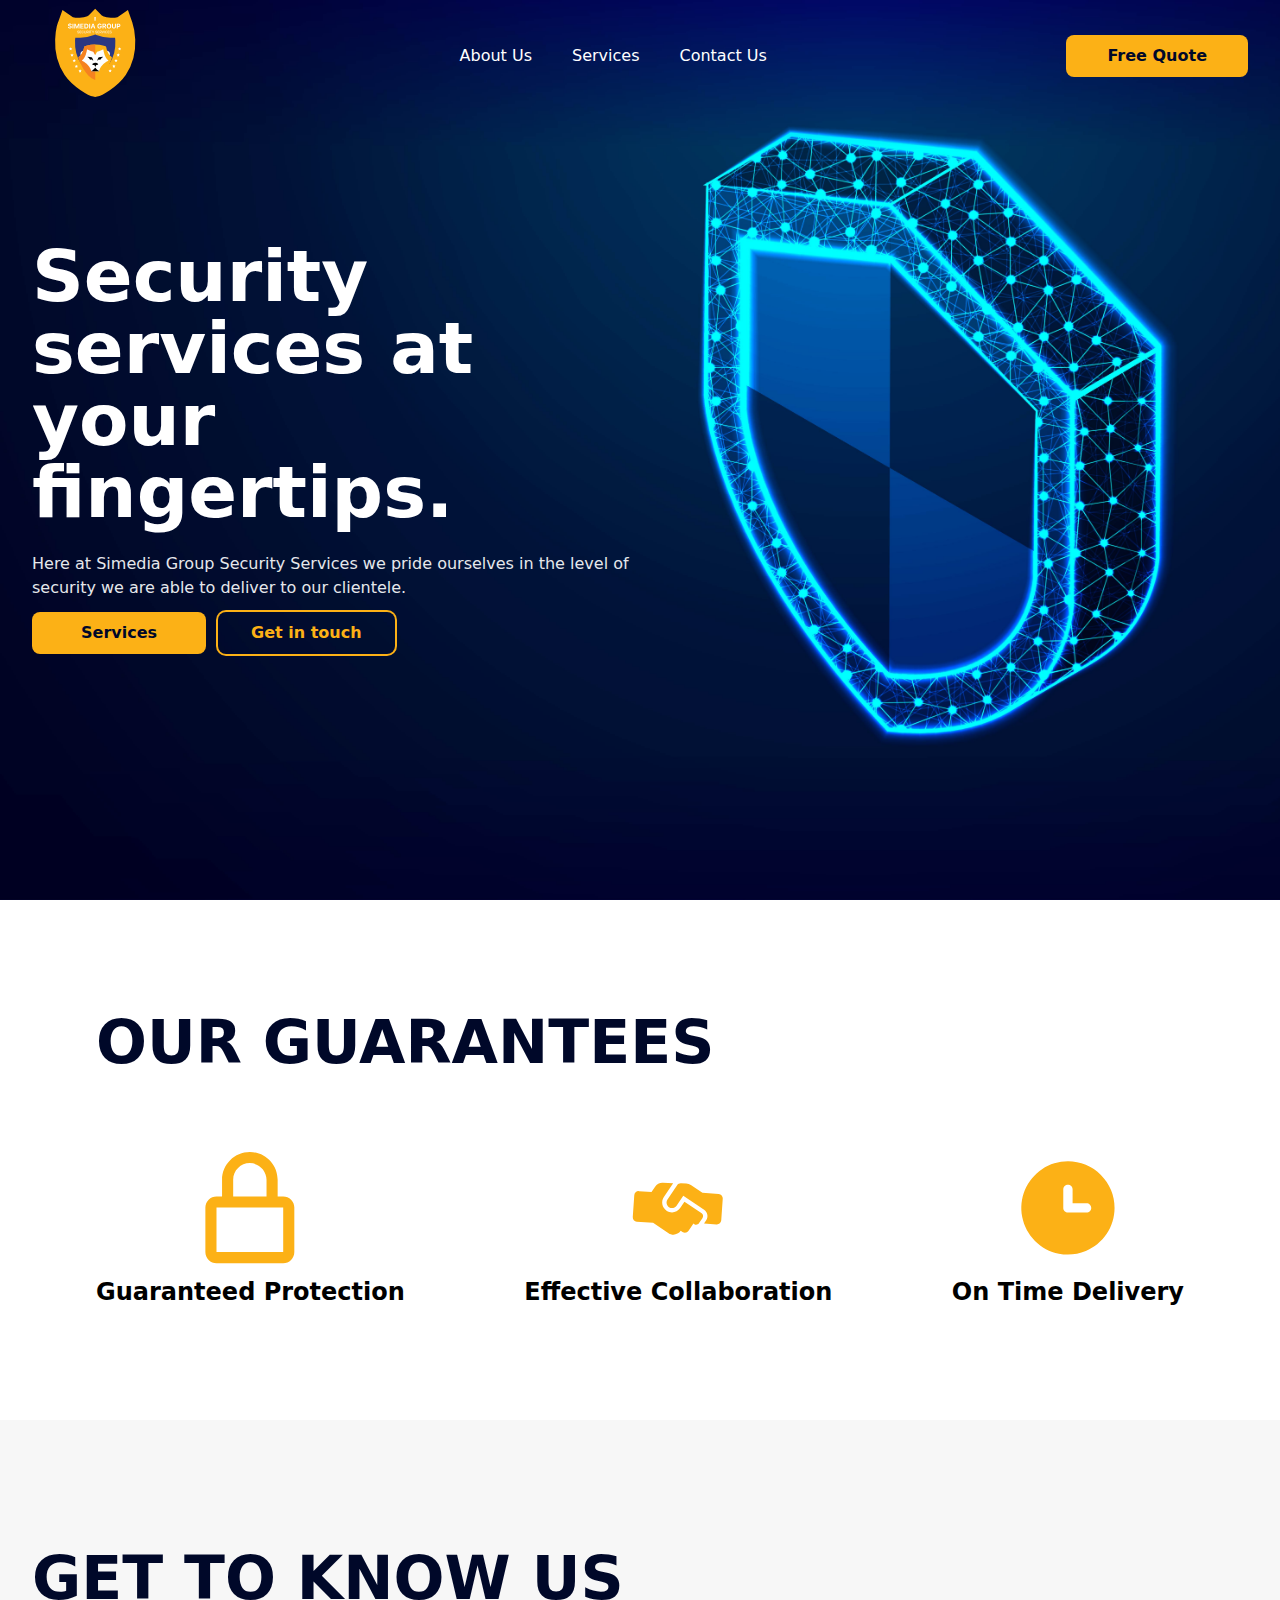
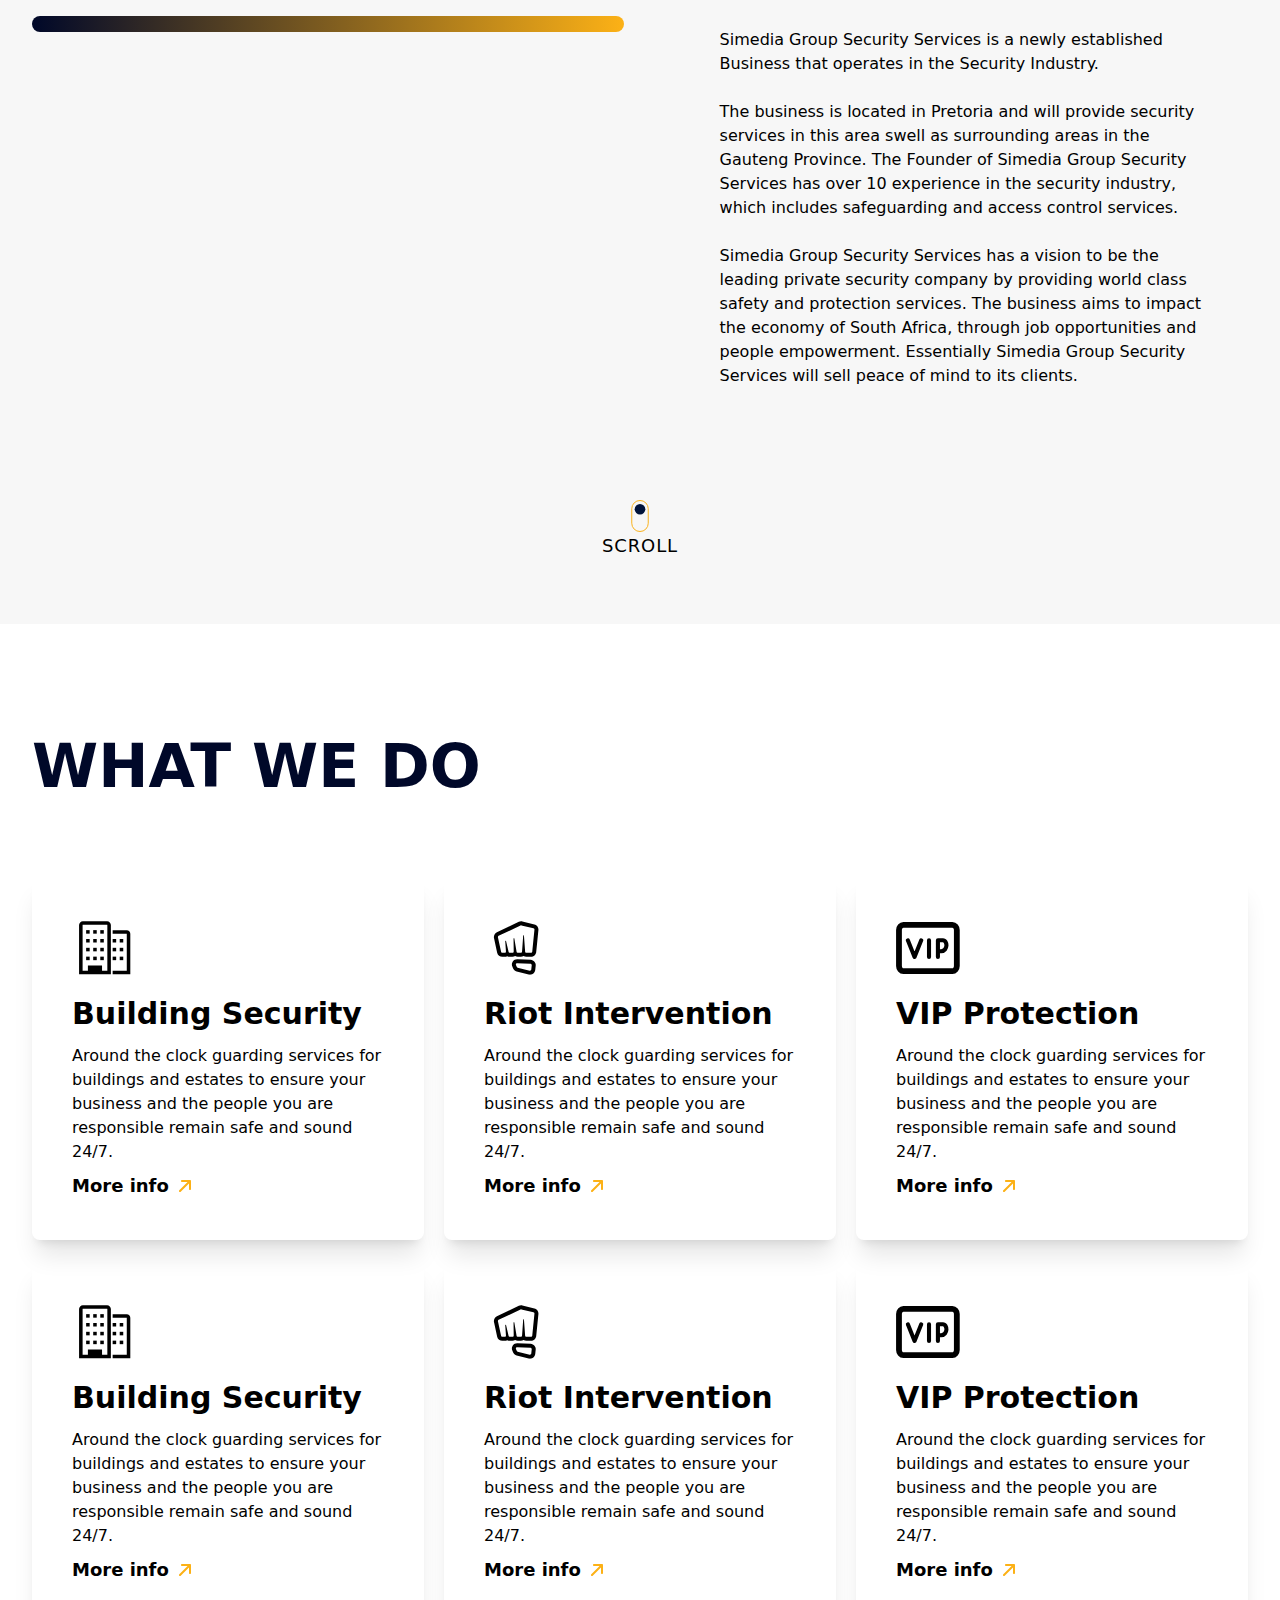
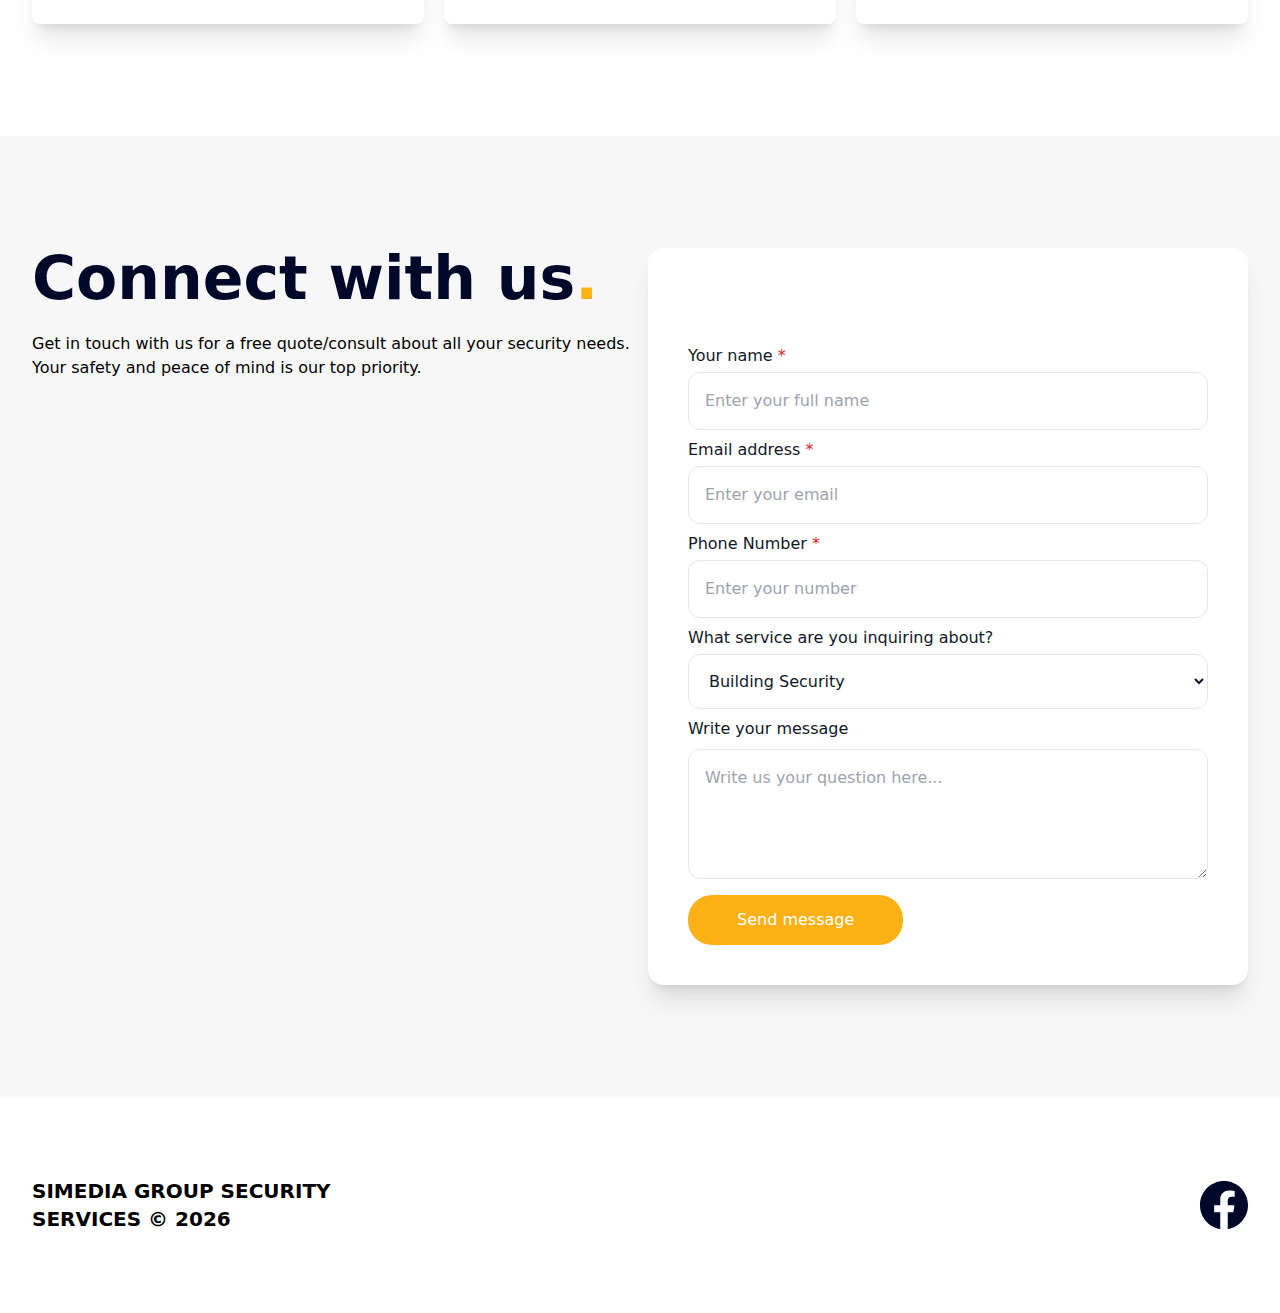
==== public/index.html @ 1095428b "added links" ====
<!DOCTYPE html>
<html lang="en">
  <head>
    <meta charset="UTF-8" />
    <meta http-equiv="X-UA-Compatible" content="IE=edge" />
    <meta name="viewport" content="width=device-width, initial-scale=1.0" />
    <link rel="stylesheet" href="output.css" />
    <link rel="icon" href="images/logo.svg" />
    <title>Bringing you peace of mind | Simedia Security Services</title>
  </head>
  <body>
    <div
      class="h-auto lg:h-screen bg-blue md:bg-[url(images/hero-bg.jpg)] md:bg-cover"
    >
      <header>
        <!-- lg+ -->
        <div class="relative bg-transparent max-w-7xl mx-auto">
          <div class="absolute inset-0"></div>

          <div class="absolute inset-0"></div>

          <div class="relative py-2 px-4 mx-auto sm:px-6 lg:px-8">
            <nav class="flex items-center justify-between h-16 lg:h-24">
              <div class="flex-shrink-0">
                <a href="index.html" title="" class="flex">
                  <img
                    class="w-auto h-16 lg:h-14 xl:h-24"
                    src="images/logo.svg"
                    alt="Simedia Group Security Services"
                  />
                </a>
              </div>

              <button
                type="button"
                id="menu-btn"
                class="inline-flex p-2 transition-all duration-200 rounded-2xl lg:hidden text-white"
              >
                <svg
                  class="w-7 h-7"
                  xmlns="http://www.w3.org/2000/svg"
                  fill="none"
                  viewBox="0 0 24 24"
                  stroke="currentColor"
                >
                  <path
                    stroke-linecap="round"
                    stroke-linejoin="round"
                    stroke-width="2"
                    d="M4 6h16M4 12h16m-7 6h7"
                  />
                </svg>
              </button>

              <div class="hidden lg:flex lg:items-center lg:space-x-10">
                <a
                  href="about.html"
                  title="Learn more about Simdia Group Security Services"
                  class="text-base font-medium text-white hover:-translate-y-1 focus:-translate-y-1 transition-all duration-200"
                >
                  About Us
                </a>

                <a
                  href="services.html"
                  title="What services do we offer at Simedia Group Security Services?"
                  class="text-base font-medium text-white hover:-translate-y-1 focus:-translate-y-1 transition-all duration-200"
                >
                  Services
                </a>

                <a
                  href="contact.html"
                  title="Fill out our contact form or find our information to phone or email us"
                  class="text-base font-medium text-white hover:-translate-y-1 focus:-translate-y-1 transition-all duration-200"
                >
                  Contact Us
                </a>
              </div>

              <a
                href="contact.html#form"
                title="Get a free quote about one of our security services"
                class="items-center justify-center hidden px-10 py-2 text-base font-semibold bg-yellow text-blue transition-all duration-200 border border-transparent rounded-lg lg:inline-flex hover:opacity-80 focus:opacity-80"
                role="button"
              >
                Free Quote
              </a>
            </nav>
          </div>
        </div>

        <!-- xs to lg -->
        <nav
          id="phone-menu"
          class="hidden flex-col justify-between w-full min-h-50 px-10 py-10 sm:px-6 bg-yellow"
        >
          <div class="flex flex-col flex-grow h-full items-center">
            <nav class="flex flex-col flex-1 space-y-2 items-center">
              <a
                href="about.html"
                title="Learn more about Simdia Group Security Services"
                class="flex py-2 font-medium text-black transition-all duration-200 hover:-translate-y-1 focus:-translate-y-1"
              >
                About Us
              </a>

              <a
                href="services.html"
                title="What services do we offer at Simedia Group Security Services?"
                class="flex py-2 font-medium text-black transition-all duration-200 hover:-translate-y-1 focus:-translate-y-1"
              >
                Services
              </a>

              <a
                href="contact.html"
                title="Fill out our contact form or find our information to phone or email us"
                class="flex py-2 font-medium text-black transition-all duration-200 hover:-translate-y-1 focus:-translate-y-1"
              >
                Contact Us
              </a>
            </nav>

            <div class="flex flex-col mt-6">
              <a
                href="contact.html#form"
                title="Get a free quote about one of our security services"
                class="inline-flex items-center justify-center w-auto px-10 py-2 mt-auto text-base font-semibold bg-blue text-yellow transition-all duration-200 border border-transparent rounded-lg hover:opacity-80 focus:opacity-80"
                role="button"
              >
                Free Quote
              </a>
            </div>
          </div>
        </nav>
      </header>

      <!-- HERO SECTION -->

      <section class="pt-28 pb-28 sm:py-32 lg:pt-32 xl:pt-46 2xl:pt-56">
        <div class="px-4 mx-auto sm:px-6 lg:px-8 max-w-7xl 2xl:max-w-8xl">
          <div class="md:w-1/2 text-center md:text-left">
            <h1
              class="text-white text-5xl md:text-6xl lg:text-6xl xl:text-7xl font-bold"
            >
              Security services at your fingertips.
            </h1>
            <p class="text-base text-gray-200 pt-6">
              Here at Simedia Group Security Services we pride ourselves in the
              level of security we are able to deliver to our clientele.
            </p>
          </div>
          <div class="pt-3 flex flex-col md:flex-row gap-3 text-center">
            <a
              href="services.html"
              class="items-center justify-center px-12 py-2 text-base font-semibold bg-yellow text-blue transition-all duration-200 border border-transparent rounded-lg lg:inline-flex hover:opacity-80 focus:opacity-80"
              role="button"
              >Services</a
            >
            <a
              href="contact.html"
              class="items-center justify-center px-8 py-2 text-base font-semibold ring-2 ring-yellow text-yellow transition-all duration-200 border border-transparent rounded-lg lg:inline-flex hover:opacity-80 focus:opacity-80"
              role="button"
              >Get in touch</a
            >
          </div>
        </div>
      </section>
    </div>

    <!-- GUARANTEE SECTION -->

    <section class="py-16 md:py-20 lg:py-28 bg-white">
      <div class="px-4 mx-auto sm:px-6 lg:px-8 max-w-6xl">
        <h2
          class="text-3xl md:text-4xl lg:text-5xl xl:text-6xl font-bold text-center md:text-left text-blue uppercase"
        >
          Our guarantees
        </h2>
        <div
          class="flex flex-col md:flex-row items-center justify-between gap-y-10 pt-20"
        >
          <div class="flex flex-col items-center">
            <img src="images/guaranteed-protection.svg" class="w-28 h-28" />
            <h4 class="text-2xl capitalize font-semibold pt-3">
              guaranteed protection
            </h4>
          </div>
          <div class="flex flex-col items-center">
            <img src="images/effective-collaboration.svg" class="w-28 h-28" />
            <h4 class="text-2xl capitalize font-semibold pt-3">
              effective collaboration
            </h4>
          </div>
          <div class="flex flex-col items-center">
            <img src="images/on-time-delivery.svg" class="w-28 h-28" />
            <h4 class="text-2xl capitalize font-semibold pt-3">
              on time delivery
            </h4>
          </div>
        </div>
      </div>
    </section>

    <!-- ABOUT US -->

    <section
      class="pt-16 pb-10 md:pt-20 md:pb-12 lg:pt-32 lg:pb-16 bg-[#F7F7F7]"
    >
      <div class="px-4 mx-auto sm:px-6 lg:px-8 max-w-7xl">
        <div class="flex flex-col md:flex-row justify-between align-top gap-14">
          <div class="whitespace-nowrap">
            <h2
              class="text-3xl md:text-4xl lg:text-5xl xl:text-6xl font-bold text-center md:text-left text-blue uppercase"
            >
              get to know us
            </h2>
            <div
              class="py-2 w-9/12 mx-auto md:w-full bg-gradient-to-r from-blue to-yellow rounded-xl mt-2"
            ></div>
          </div>
          <p
            class="text-base md:pt-20 md:px-10 md:w-1/2 text-center md:text-left"
          >
            Simedia Group Security Services is a newly established Business that
            operates in the Security Industry.
            <br /><br />
            The business is located in Pretoria and will provide security
            services in this area swell as surrounding areas in the Gauteng
            Province. The Founder of Simedia Group Security Services has over 10
            experience in the security industry, which includes safeguarding and
            access control services.
            <br /><br />
            Simedia Group Security Services has a vision to be the leading
            private security company by providing world class safety and
            protection services. The business aims to impact the economy of
            South Africa, through job opportunities and people empowerment.
            Essentially Simedia Group Security Services will sell peace of mind
            to its clients.
          </p>
        </div>
        <div class="flex flex-col items-center pt-10 md:pt-14 lg:pt-28">
          <a href="index.html#what-we-do"
            ><img role="button" src="images/scroll-icon.svg" class="w-8 h-8"
          /></a>
          <h6 class="uppercase font-medium tracking-wider text-lg">SCROLL</h6>
        </div>
      </div>
    </section>

    <!-- WHAT WE DO SECTION -->

    <section class="py-16 md:py-20 lg:py-28 bg-white">
      <div class="px-4 mx-auto sm:px-6 lg:px-8 max-w-7xl">
        <h2
          id="what-we-do"
          class="text-3xl md:text-4xl lg:text-5xl xl:text-6xl font-bold text-center md:text-left text-blue uppercase"
        >
          what we do
        </h2>

        <div
          class="grid grid-cols-1 grid-rows-1 md:grid-rows-2 md:grid-cols-3 gap-5 pt-20"
        >
          <div class="rounded-lg shadow-xl p-10">
            <img src="images/building-security.svg" class="w-16 h-16" />
            <h5 class="font-semibold text-xl md:text-2xl lg:text-3xl pt-4">
              Building Security
            </h5>
            <p class="text-base pt-3">
              Around the clock guarding services for buildings and estates to
              ensure your business and the people you are responsible remain
              safe and sound 24/7.
            </p>
            <a href="#" class="inline-block font-semibold text-lg">
              <div class="flex gap-1 items-center pt-2 group">
                <p>More info</p>
                <img
                  src="images/diagonal arrow.svg"
                  class="w-6 h-6 group-hover:animate-bounce"
                />
              </div>
            </a>
          </div>

          <div class="rounded-lg shadow-xl p-10">
            <img src="images/riot-intervention.svg" class="w-16 h-16" />
            <h5 class="font-semibold text-xl md:text-2xl lg:text-3xl pt-4">
              Riot Intervention
            </h5>
            <p class="text-base pt-3">
              Around the clock guarding services for buildings and estates to
              ensure your business and the people you are responsible remain
              safe and sound 24/7.
            </p>
            <a href="#" class="inline-block font-semibold text-lg">
              <div class="flex gap-1 items-center pt-2 group">
                <p>More info</p>
                <img
                  src="images/diagonal arrow.svg"
                  class="w-6 h-6 group-hover:animate-bounce"
                />
              </div>
            </a>
          </div>

          <div class="rounded-lg shadow-xl p-10">
            <img src="images/vip.svg" class="w-16 h-16" />
            <h5 class="font-semibold text-xl md:text-2xl lg:text-3xl pt-4">
              VIP Protection
            </h5>
            <p class="text-base pt-3">
              Around the clock guarding services for buildings and estates to
              ensure your business and the people you are responsible remain
              safe and sound 24/7.
            </p>
            <a href="#" class="inline-block font-semibold text-lg">
              <div class="flex gap-1 items-center pt-2 group">
                <p>More info</p>
                <img
                  src="images/diagonal arrow.svg"
                  class="w-6 h-6 group-hover:animate-bounce"
                />
              </div>
            </a>
          </div>
          <div class="rounded-lg shadow-xl p-10">
            <img src="images/building-security.svg" class="w-16 h-16" />
            <h5 class="font-semibold text-xl md:text-2xl lg:text-3xl pt-4">
              Building Security
            </h5>
            <p class="text-base pt-3">
              Around the clock guarding services for buildings and estates to
              ensure your business and the people you are responsible remain
              safe and sound 24/7.
            </p>
            <a href="#" class="inline-block font-semibold text-lg">
              <div class="flex gap-1 items-center pt-2 group">
                <p>More info</p>
                <img
                  src="images/diagonal arrow.svg"
                  class="w-6 h-6 group-hover:animate-bounce"
                />
              </div>
            </a>
          </div>

          <div class="rounded-lg shadow-xl p-10">
            <img src="images/riot-intervention.svg" class="w-16 h-16" />
            <h5 class="font-semibold text-xl md:text-2xl lg:text-3xl pt-4">
              Riot Intervention
            </h5>
            <p class="text-base pt-3">
              Around the clock guarding services for buildings and estates to
              ensure your business and the people you are responsible remain
              safe and sound 24/7.
            </p>
            <a href="#" class="inline-block font-semibold text-lg">
              <div class="flex gap-1 items-center pt-2 group">
                <p>More info</p>
                <img
                  src="images/diagonal arrow.svg"
                  class="w-6 h-6 group-hover:animate-bounce"
                />
              </div>
            </a>
          </div>

          <div class="rounded-lg shadow-xl p-10">
            <img src="images/vip.svg" class="w-16 h-16" />
            <h5 class="font-semibold text-xl md:text-2xl lg:text-3xl pt-4">
              VIP Protection
            </h5>
            <p class="text-base pt-3">
              Around the clock guarding services for buildings and estates to
              ensure your business and the people you are responsible remain
              safe and sound 24/7.
            </p>
            <a href="#" class="inline-block font-semibold text-lg">
              <div class="flex gap-1 items-center pt-2 group">
                <p>More info</p>
                <img
                  src="images/diagonal arrow.svg"
                  class="w-6 h-6 group-hover:animate-bounce"
                />
              </div>
            </a>
          </div>
        </div>
      </div>
    </section>

    <!-- CONTACT SECTION -->

    <section class="py-16 md:py-20 lg:py-28 bg-[#F7F7F7]">
      <div class="px-4 mx-auto sm:px-6 lg:px-8 max-w-7xl">
        <div class="md:grid md:grid-cols-2 md:grid-rows-1 md:items-top gap-4">
          <div class="pb-12 md:pb-0 text-center md:text-left">
            <h2
              class="text-3xl md:text-4xl lg:text-5xl xl:text-6xl font-bold text-center md:text-left text-blue"
            >
              Connect with us<span class="text-yellow">.</span>
            </h2>
            <p class="pt-6">
              Get in touch with us for a free quote/consult about all your
              security needs. Your safety and peace of mind is our top priority.
            </p>
          </div>
          <div class="bg-white shadow-xl rounded-2xl" id="form">
            <div class="p-6 sm:p-10">
              <form
                action="https://formsubmit.co/support@ycg.co.za"
                method="POST"
                enctype="multipart/form-data"
                class="mt-14"
                class="space-y-6"
              >
                <div class="mt-2">
                  <label
                    for="fullName"
                    class="text-base font-medium text-gray-900"
                  >
                    Your name <span class="text-red-600">*</span>
                  </label>
                  <div class="mt-1">
                    <input
                      type="text"
                      name="fullName"
                      id="fullName"
                      placeholder="Enter your full name"
                      required
                      class="block w-full px-4 py-4 text-base text-gray-900 bg-white border border-gray-200 rounded-xl focus:outline-none focus:border-yellow focus:ring-1 focus:ring-yellow"
                    />
                  </div>
                </div>

                <div class="mt-2">
                  <label
                    for="email"
                    class="text-base font-medium text-gray-900"
                  >
                    Email address <span class="text-red-600">*</span>
                  </label>
                  <div class="mt-1">
                    <input
                      type="email"
                      name="email"
                      id="email"
                      placeholder="Enter your email"
                      required
                      class="block w-full px-4 py-4 text-base text-gray-900 bg-white border border-gray-200 rounded-xl focus:outline-none focus:border-yellow focus:ring-1 focus:ring-yellow"
                    />
                  </div>
                </div>

                <div class="mt-2">
                  <label
                    for="number"
                    class="text-base font-medium text-gray-900"
                  >
                    Phone Number <span class="text-red-600">*</span>
                  </label>
                  <div class="mt-1">
                    <input
                      type="number"
                      name="number"
                      id="number"
                      placeholder="Enter your number"
                      required
                      class="block w-full px-4 py-4 text-base text-gray-900 bg-white border border-gray-200 rounded-xl focus:outline-none focus:border-yellow focus:ring-1 focus:ring-yellow"
                    />
                  </div>
                </div>

                <div class="mt-2">
                  <label
                    for="services"
                    class="text-base font-medium text-gray-900"
                  >
                    What service are you inquiring about?
                  </label>
                  <div class="mt-1">
                    <select
                      name="services"
                      id="services"
                      placeholder="Custom IT Solutions"
                      class="block w-full px-4 py-4 text-base text-gray-900 bg-white border border-gray-200 resize-y rounded-xl focus:outline-none focus:border-yellow focus:ring-1 focus:ring-yellow"
                    >
                      <option value="building-security">
                        Building Security
                      </option>
                      <option value="riot-intervention">
                        Riot Intervention
                      </option>
                      <option value="vip-protection">VIP Protection</option>
                      <option value="cctv-installation">
                        CCTV Installation
                      </option>
                      <option value="armed-response">Armed Response</option>
                      <option value="access-control">Access Control</option>
                    </select>
                  </div>
                </div>

                <div class="mt-2">
                  <label
                    for="message"
                    class="text-base font-medium text-gray-900 mt-1"
                  >
                    Write your message
                  </label>
                  <div class="mt-2">
                    <textarea
                      name="message"
                      id="message"
                      placeholder="Write us your question here..."
                      rows="4"
                      class="block w-full px-4 py-4 text-base text-gray-900 bg-white border border-gray-200 resize-y rounded-xl focus:outline-none focus:border-yellow focus:ring-1 focus:ring-yellow"
                    ></textarea>
                  </div>
                </div>

                <button
                  type="submit"
                  class="inline-flex mt-4 items-center justify-center px-12 py-3 text-base font-medium text-white transition-all duration-200 bg-yellow border border-transparent rounded-3xl hover:bg-blue focus:outline-none focus:ring-2 focus:ring-offset-2 focus:ring-blue"
                >
                  Send message
                </button>
              </form>
            </div>
          </div>
        </div>
      </div>
    </section>

    <!-- FOOTER -->

    <footer class="py-12 md:py-20 bg-white">
      <div class="px-4 mx-auto sm:px-6 lg:px-8 max-w-7xl">
        <div class="flex items-center justify-between">
          <h4 class="uppercase font-semibold text-md lg:text-xl">
            simedia group security <br />
            services © <span id="year">2023</span>
          </h4>
          <a href="#"
            ><svg
              width="40"
              height="40"
              viewBox="0 0 40 40"
              fill="currentColor"
              class="h-8 w-8 md:w-12 md:h-12 text-blue hover:text-yellow focus:text-yellow transition-all"
              xmlns="http://www.w3.org/2000/svg"
            >
              <path
                d="M40 20.1239C40 9.0067 31.0413 0 20 0C8.95125 0 0 9.0067 0 20.1239C0 30.1657 7.31125 38.492 16.875 40V25.9422H11.7963V20.1251H16.875V15.6891C16.875 10.6468 19.8563 7.86215 24.4263 7.86215C26.615 7.86215 28.9062 8.25457 28.9062 8.25457V13.2063H26.38C23.9 13.2063 23.125 14.7596 23.125 16.3507V20.1239H28.6713L27.78 25.9409H23.125V39.9987C32.6812 38.4907 40 30.1645 40 20.1226V20.1239Z"
              /></svg
          ></a>
        </div>
      </div>
    </footer>
  </body>
  <script src="script.js"></script>
</html>
---- public/output.css ----
/*
! tailwindcss v3.2.4 | MIT License | https://tailwindcss.com
*/

/*
1. Prevent padding and border from affecting element width. (https://github.com/mozdevs/cssremedy/issues/4)
2. Allow adding a border to an element by just adding a border-width. (https://github.com/tailwindcss/tailwindcss/pull/116)
*/

*,
::before,
::after {
  box-sizing: border-box;
  /* 1 */
  border-width: 0;
  /* 2 */
  border-style: solid;
  /* 2 */
  border-color: #e5e7eb;
  /* 2 */
}

::before,
::after {
  --tw-content: '';
}

/*
1. Use a consistent sensible line-height in all browsers.
2. Prevent adjustments of font size after orientation changes in iOS.
3. Use a more readable tab size.
4. Use the user's configured `sans` font-family by default.
5. Use the user's configured `sans` font-feature-settings by default.
*/

html {
  line-height: 1.5;
  /* 1 */
  -webkit-text-size-adjust: 100%;
  /* 2 */
  -moz-tab-size: 4;
  /* 3 */
  -o-tab-size: 4;
     tab-size: 4;
  /* 3 */
  font-family: ui-sans-serif, system-ui, -apple-system, BlinkMacSystemFont, "Segoe UI", Roboto, "Helvetica Neue", Arial, "Noto Sans", sans-serif, "Apple Color Emoji", "Segoe UI Emoji", "Segoe UI Symbol", "Noto Color Emoji";
  /* 4 */
  font-feature-settings: normal;
  /* 5 */
}

/*
1. Remove the margin in all browsers.
2. Inherit line-height from `html` so users can set them as a class directly on the `html` element.
*/

body {
  margin: 0;
  /* 1 */
  line-height: inherit;
  /* 2 */
}

/*
1. Add the correct height in Firefox.
2. Correct the inheritance of border color in Firefox. (https://bugzilla.mozilla.org/show_bug.cgi?id=190655)
3. Ensure horizontal rules are visible by default.
*/

hr {
  height: 0;
  /* 1 */
  color: inherit;
  /* 2 */
  border-top-width: 1px;
  /* 3 */
}

/*
Add the correct text decoration in Chrome, Edge, and Safari.
*/

abbr:where([title]) {
  -webkit-text-decoration: underline dotted;
          text-decoration: underline dotted;
}

/*
Remove the default font size and weight for headings.
*/

h1,
h2,
h3,
h4,
h5,
h6 {
  font-size: inherit;
  font-weight: inherit;
}

/*
Reset links to optimize for opt-in styling instead of opt-out.
*/

a {
  color: inherit;
  text-decoration: inherit;
}

/*
Add the correct font weight in Edge and Safari.
*/

b,
strong {
  font-weight: bolder;
}

/*
1. Use the user's configured `mono` font family by default.
2. Correct the odd `em` font sizing in all browsers.
*/

code,
kbd,
samp,
pre {
  font-family: ui-monospace, SFMono-Regular, Menlo, Monaco, Consolas, "Liberation Mono", "Courier New", monospace;
  /* 1 */
  font-size: 1em;
  /* 2 */
}

/*
Add the correct font size in all browsers.
*/

small {
  font-size: 80%;
}

/*
Prevent `sub` and `sup` elements from affecting the line height in all browsers.
*/

sub,
sup {
  font-size: 75%;
  line-height: 0;
  position: relative;
  vertical-align: baseline;
}

sub {
  bottom: -0.25em;
}

sup {
  top: -0.5em;
}

/*
1. Remove text indentation from table contents in Chrome and Safari. (https://bugs.chromium.org/p/chromium/issues/detail?id=999088, https://bugs.webkit.org/show_bug.cgi?id=201297)
2. Correct table border color inheritance in all Chrome and Safari. (https://bugs.chromium.org/p/chromium/issues/detail?id=935729, https://bugs.webkit.org/show_bug.cgi?id=195016)
3. Remove gaps between table borders by default.
*/

table {
  text-indent: 0;
  /* 1 */
  border-color: inherit;
  /* 2 */
  border-collapse: collapse;
  /* 3 */
}

/*
1. Change the font styles in all browsers.
2. Remove the margin in Firefox and Safari.
3. Remove default padding in all browsers.
*/

button,
input,
optgroup,
select,
textarea {
  font-family: inherit;
  /* 1 */
  font-size: 100%;
  /* 1 */
  font-weight: inherit;
  /* 1 */
  line-height: inherit;
  /* 1 */
  color: inherit;
  /* 1 */
  margin: 0;
  /* 2 */
  padding: 0;
  /* 3 */
}

/*
Remove the inheritance of text transform in Edge and Firefox.
*/

button,
select {
  text-transform: none;
}

/*
1. Correct the inability to style clickable types in iOS and Safari.
2. Remove default button styles.
*/

button,
[type='button'],
[type='reset'],
[type='submit'] {
  -webkit-appearance: button;
  /* 1 */
  background-color: transparent;
  /* 2 */
  background-image: none;
  /* 2 */
}

/*
Use the modern Firefox focus style for all focusable elements.
*/

:-moz-focusring {
  outline: auto;
}

/*
Remove the additional `:invalid` styles in Firefox. (https://github.com/mozilla/gecko-dev/blob/2f9eacd9d3d995c937b4251a5557d95d494c9be1/layout/style/res/forms.css#L728-L737)
*/

:-moz-ui-invalid {
  box-shadow: none;
}

/*
Add the correct vertical alignment in Chrome and Firefox.
*/

progress {
  vertical-align: baseline;
}

/*
Correct the cursor style of increment and decrement buttons in Safari.
*/

::-webkit-inner-spin-button,
::-webkit-outer-spin-button {
  height: auto;
}

/*
1. Correct the odd appearance in Chrome and Safari.
2. Correct the outline style in Safari.
*/

[type='search'] {
  -webkit-appearance: textfield;
  /* 1 */
  outline-offset: -2px;
  /* 2 */
}

/*
Remove the inner padding in Chrome and Safari on macOS.
*/

::-webkit-search-decoration {
  -webkit-appearance: none;
}

/*
1. Correct the inability to style clickable types in iOS and Safari.
2. Change font properties to `inherit` in Safari.
*/

::-webkit-file-upload-button {
  -webkit-appearance: button;
  /* 1 */
  font: inherit;
  /* 2 */
}

/*
Add the correct display in Chrome and Safari.
*/

summary {
  display: list-item;
}

/*
Removes the default spacing and border for appropriate elements.
*/

blockquote,
dl,
dd,
h1,
h2,
h3,
h4,
h5,
h6,
hr,
figure,
p,
pre {
  margin: 0;
}

fieldset {
  margin: 0;
  padding: 0;
}

legend {
  padding: 0;
}

ol,
ul,
menu {
  list-style: none;
  margin: 0;
  padding: 0;
}

/*
Prevent resizing textareas horizontally by default.
*/

textarea {
  resize: vertical;
}

/*
1. Reset the default placeholder opacity in Firefox. (https://github.com/tailwindlabs/tailwindcss/issues/3300)
2. Set the default placeholder color to the user's configured gray 400 color.
*/

input::-moz-placeholder, textarea::-moz-placeholder {
  opacity: 1;
  /* 1 */
  color: #9ca3af;
  /* 2 */
}

input::placeholder,
textarea::placeholder {
  opacity: 1;
  /* 1 */
  color: #9ca3af;
  /* 2 */
}

/*
Set the default cursor for buttons.
*/

button,
[role="button"] {
  cursor: pointer;
}

/*
Make sure disabled buttons don't get the pointer cursor.
*/

:disabled {
  cursor: default;
}

/*
1. Make replaced elements `display: block` by default. (https://github.com/mozdevs/cssremedy/issues/14)
2. Add `vertical-align: middle` to align replaced elements more sensibly by default. (https://github.com/jensimmons/cssremedy/issues/14#issuecomment-634934210)
   This can trigger a poorly considered lint error in some tools but is included by design.
*/

img,
svg,
video,
canvas,
audio,
iframe,
embed,
object {
  display: block;
  /* 1 */
  vertical-align: middle;
  /* 2 */
}

/*
Constrain images and videos to the parent width and preserve their intrinsic aspect ratio. (https://github.com/mozdevs/cssremedy/issues/14)
*/

img,
video {
  max-width: 100%;
  height: auto;
}

/* Make elements with the HTML hidden attribute stay hidden by default */

[hidden] {
  display: none;
}

*, ::before, ::after {
  --tw-border-spacing-x: 0;
  --tw-border-spacing-y: 0;
  --tw-translate-x: 0;
  --tw-translate-y: 0;
  --tw-rotate: 0;
  --tw-skew-x: 0;
  --tw-skew-y: 0;
  --tw-scale-x: 1;
  --tw-scale-y: 1;
  --tw-pan-x:  ;
  --tw-pan-y:  ;
  --tw-pinch-zoom:  ;
  --tw-scroll-snap-strictness: proximity;
  --tw-ordinal:  ;
  --tw-slashed-zero:  ;
  --tw-numeric-figure:  ;
  --tw-numeric-spacing:  ;
  --tw-numeric-fraction:  ;
  --tw-ring-inset:  ;
  --tw-ring-offset-width: 0px;
  --tw-ring-offset-color: #fff;
  --tw-ring-color: rgb(59 130 246 / 0.5);
  --tw-ring-offset-shadow: 0 0 #0000;
  --tw-ring-shadow: 0 0 #0000;
  --tw-shadow: 0 0 #0000;
  --tw-shadow-colored: 0 0 #0000;
  --tw-blur:  ;
  --tw-brightness:  ;
  --tw-contrast:  ;
  --tw-grayscale:  ;
  --tw-hue-rotate:  ;
  --tw-invert:  ;
  --tw-saturate:  ;
  --tw-sepia:  ;
  --tw-drop-shadow:  ;
  --tw-backdrop-blur:  ;
  --tw-backdrop-brightness:  ;
  --tw-backdrop-contrast:  ;
  --tw-backdrop-grayscale:  ;
  --tw-backdrop-hue-rotate:  ;
  --tw-backdrop-invert:  ;
  --tw-backdrop-opacity:  ;
  --tw-backdrop-saturate:  ;
  --tw-backdrop-sepia:  ;
}

::backdrop {
  --tw-border-spacing-x: 0;
  --tw-border-spacing-y: 0;
  --tw-translate-x: 0;
  --tw-translate-y: 0;
  --tw-rotate: 0;
  --tw-skew-x: 0;
  --tw-skew-y: 0;
  --tw-scale-x: 1;
  --tw-scale-y: 1;
  --tw-pan-x:  ;
  --tw-pan-y:  ;
  --tw-pinch-zoom:  ;
  --tw-scroll-snap-strictness: proximity;
  --tw-ordinal:  ;
  --tw-slashed-zero:  ;
  --tw-numeric-figure:  ;
  --tw-numeric-spacing:  ;
  --tw-numeric-fraction:  ;
  --tw-ring-inset:  ;
  --tw-ring-offset-width: 0px;
  --tw-ring-offset-color: #fff;
  --tw-ring-color: rgb(59 130 246 / 0.5);
  --tw-ring-offset-shadow: 0 0 #0000;
  --tw-ring-shadow: 0 0 #0000;
  --tw-shadow: 0 0 #0000;
  --tw-shadow-colored: 0 0 #0000;
  --tw-blur:  ;
  --tw-brightness:  ;
  --tw-contrast:  ;
  --tw-grayscale:  ;
  --tw-hue-rotate:  ;
  --tw-invert:  ;
  --tw-saturate:  ;
  --tw-sepia:  ;
  --tw-drop-shadow:  ;
  --tw-backdrop-blur:  ;
  --tw-backdrop-brightness:  ;
  --tw-backdrop-contrast:  ;
  --tw-backdrop-grayscale:  ;
  --tw-backdrop-hue-rotate:  ;
  --tw-backdrop-invert:  ;
  --tw-backdrop-opacity:  ;
  --tw-backdrop-saturate:  ;
  --tw-backdrop-sepia:  ;
}

.absolute {
  position: absolute;
}

.relative {
  position: relative;
}

.inset-0 {
  top: 0px;
  right: 0px;
  bottom: 0px;
  left: 0px;
}

.mx-auto {
  margin-left: auto;
  margin-right: auto;
}

.mt-6 {
  margin-top: 1.5rem;
}

.mt-auto {
  margin-top: auto;
}

.mt-2 {
  margin-top: 0.5rem;
}

.mt-14 {
  margin-top: 3.5rem;
}

.mt-1 {
  margin-top: 0.25rem;
}

.mt-4 {
  margin-top: 1rem;
}

.mt-12 {
  margin-top: 3rem;
}

.mt-5 {
  margin-top: 1.25rem;
}

.mb-5 {
  margin-bottom: 1.25rem;
}

.mt-3 {
  margin-top: 0.75rem;
}

.mb-4 {
  margin-bottom: 1rem;
}

.block {
  display: block;
}

.inline-block {
  display: inline-block;
}

.flex {
  display: flex;
}

.inline-flex {
  display: inline-flex;
}

.grid {
  display: grid;
}

.hidden {
  display: none;
}

.h-16 {
  height: 4rem;
}

.h-7 {
  height: 1.75rem;
}

.h-full {
  height: 100%;
}

.h-auto {
  height: auto;
}

.h-28 {
  height: 7rem;
}

.h-8 {
  height: 2rem;
}

.h-6 {
  height: 1.5rem;
}

.h-12 {
  height: 3rem;
}

.w-auto {
  width: auto;
}

.w-7 {
  width: 1.75rem;
}

.w-full {
  width: 100%;
}

.w-9\/12 {
  width: 75%;
}

.w-28 {
  width: 7rem;
}

.w-8 {
  width: 2rem;
}

.w-16 {
  width: 4rem;
}

.w-6 {
  width: 1.5rem;
}

.w-12 {
  width: 3rem;
}

.w-1\/2 {
  width: 50%;
}

.w-6\/12 {
  width: 50%;
}

.w-7\/12 {
  width: 58.333333%;
}

.max-w-7xl {
  max-width: 80rem;
}

.max-w-6xl {
  max-width: 72rem;
}

.flex-1 {
  flex: 1 1 0%;
}

.flex-shrink-0 {
  flex-shrink: 0;
}

.flex-grow {
  flex-grow: 1;
}

.resize-y {
  resize: vertical;
}

.grid-cols-1 {
  grid-template-columns: repeat(1, minmax(0, 1fr));
}

.grid-rows-1 {
  grid-template-rows: repeat(1, minmax(0, 1fr));
}

.grid-rows-2 {
  grid-template-rows: repeat(2, minmax(0, 1fr));
}

.flex-col {
  flex-direction: column;
}

.items-center {
  align-items: center;
}

.justify-center {
  justify-content: center;
}

.justify-between {
  justify-content: space-between;
}

.gap-14 {
  gap: 3.5rem;
}

.gap-3 {
  gap: 0.75rem;
}

.gap-5 {
  gap: 1.25rem;
}

.gap-1 {
  gap: 0.25rem;
}

.gap-4 {
  gap: 1rem;
}

.gap-8 {
  gap: 2rem;
}

.gap-y-10 {
  row-gap: 2.5rem;
}

.gap-y-12 {
  row-gap: 3rem;
}

.gap-y-8 {
  row-gap: 2rem;
}

.space-y-2 > :not([hidden]) ~ :not([hidden]) {
  --tw-space-y-reverse: 0;
  margin-top: calc(0.5rem * calc(1 - var(--tw-space-y-reverse)));
  margin-bottom: calc(0.5rem * var(--tw-space-y-reverse));
}

.space-y-6 > :not([hidden]) ~ :not([hidden]) {
  --tw-space-y-reverse: 0;
  margin-top: calc(1.5rem * calc(1 - var(--tw-space-y-reverse)));
  margin-bottom: calc(1.5rem * var(--tw-space-y-reverse));
}

.self-stretch {
  align-self: stretch;
}

.justify-self-center {
  justify-self: center;
}

.whitespace-nowrap {
  white-space: nowrap;
}

.rounded-2xl {
  border-radius: 1rem;
}

.rounded-lg {
  border-radius: 0.5rem;
}

.rounded-xl {
  border-radius: 0.75rem;
}

.rounded-3xl {
  border-radius: 1.5rem;
}

.rounded-full {
  border-radius: 9999px;
}

.border {
  border-width: 1px;
}

.border-0 {
  border-width: 0px;
}

.border-b-8 {
  border-bottom-width: 8px;
}

.border-transparent {
  border-color: transparent;
}

.border-gray-200 {
  --tw-border-opacity: 1;
  border-color: rgb(229 231 235 / var(--tw-border-opacity));
}

.bg-transparent {
  background-color: transparent;
}

.bg-yellow {
  --tw-bg-opacity: 1;
  background-color: rgb(252 177 22 / var(--tw-bg-opacity));
}

.bg-blue {
  --tw-bg-opacity: 1;
  background-color: rgb(0 8 41 / var(--tw-bg-opacity));
}

.bg-white {
  --tw-bg-opacity: 1;
  background-color: rgb(255 255 255 / var(--tw-bg-opacity));
}

.bg-\[\#F7F7F7\] {
  --tw-bg-opacity: 1;
  background-color: rgb(247 247 247 / var(--tw-bg-opacity));
}

.bg-\[\#f7f7f7\] {
  --tw-bg-opacity: 1;
  background-color: rgb(247 247 247 / var(--tw-bg-opacity));
}

.bg-gray-50 {
  --tw-bg-opacity: 1;
  background-color: rgb(249 250 251 / var(--tw-bg-opacity));
}

.bg-gradient-to-r {
  background-image: linear-gradient(to right, var(--tw-gradient-stops));
}

.from-blue {
  --tw-gradient-from: #000829;
  --tw-gradient-to: rgb(0 8 41 / 0);
  --tw-gradient-stops: var(--tw-gradient-from), var(--tw-gradient-to);
}

.to-yellow {
  --tw-gradient-to: #FCB116;
}

.p-2 {
  padding: 0.5rem;
}

.p-10 {
  padding: 2.5rem;
}

.p-6 {
  padding: 1.5rem;
}

.py-2 {
  padding-top: 0.5rem;
  padding-bottom: 0.5rem;
}

.px-4 {
  padding-left: 1rem;
  padding-right: 1rem;
}

.px-10 {
  padding-left: 2.5rem;
  padding-right: 2.5rem;
}

.py-10 {
  padding-top: 2.5rem;
  padding-bottom: 2.5rem;
}

.px-12 {
  padding-left: 3rem;
  padding-right: 3rem;
}

.px-8 {
  padding-left: 2rem;
  padding-right: 2rem;
}

.py-16 {
  padding-top: 4rem;
  padding-bottom: 4rem;
}

.py-4 {
  padding-top: 1rem;
  padding-bottom: 1rem;
}

.py-3 {
  padding-top: 0.75rem;
  padding-bottom: 0.75rem;
}

.py-32 {
  padding-top: 8rem;
  padding-bottom: 8rem;
}

.py-20 {
  padding-top: 5rem;
  padding-bottom: 5rem;
}

.py-12 {
  padding-top: 3rem;
  padding-bottom: 3rem;
}

.px-6 {
  padding-left: 1.5rem;
  padding-right: 1.5rem;
}

.pt-20 {
  padding-top: 5rem;
}

.pt-24 {
  padding-top: 6rem;
}

.pt-16 {
  padding-top: 4rem;
}

.pb-28 {
  padding-bottom: 7rem;
}

.pt-6 {
  padding-top: 1.5rem;
}

.pt-3 {
  padding-top: 0.75rem;
}

.pb-10 {
  padding-bottom: 2.5rem;
}

.pt-10 {
  padding-top: 2.5rem;
}

.pt-4 {
  padding-top: 1rem;
}

.pt-2 {
  padding-top: 0.5rem;
}

.pt-32 {
  padding-top: 8rem;
}

.pr-5 {
  padding-right: 1.25rem;
}

.pb-12 {
  padding-bottom: 3rem;
}

.pt-12 {
  padding-top: 3rem;
}

.pt-28 {
  padding-top: 7rem;
}

.text-left {
  text-align: left;
}

.text-center {
  text-align: center;
}

.align-top {
  vertical-align: top;
}

.text-base {
  font-size: 1rem;
  line-height: 1.5rem;
}

.text-5xl {
  font-size: 3rem;
  line-height: 1;
}

.text-3xl {
  font-size: 1.875rem;
  line-height: 2.25rem;
}

.text-2xl {
  font-size: 1.5rem;
  line-height: 2rem;
}

.text-lg {
  font-size: 1.125rem;
  line-height: 1.75rem;
}

.text-xl {
  font-size: 1.25rem;
  line-height: 1.75rem;
}

.text-xs {
  font-size: 0.75rem;
  line-height: 1rem;
}

.text-4xl {
  font-size: 2.25rem;
  line-height: 2.5rem;
}

.font-medium {
  font-weight: 500;
}

.font-semibold {
  font-weight: 600;
}

.font-bold {
  font-weight: 700;
}

.font-normal {
  font-weight: 400;
}

.uppercase {
  text-transform: uppercase;
}

.capitalize {
  text-transform: capitalize;
}

.leading-7 {
  line-height: 1.75rem;
}

.leading-relaxed {
  line-height: 1.625;
}

.tracking-wider {
  letter-spacing: 0.05em;
}

.tracking-tight {
  letter-spacing: -0.025em;
}

.tracking-widest {
  letter-spacing: 0.1em;
}

.text-white {
  --tw-text-opacity: 1;
  color: rgb(255 255 255 / var(--tw-text-opacity));
}

.text-blue {
  --tw-text-opacity: 1;
  color: rgb(0 8 41 / var(--tw-text-opacity));
}

.text-black {
  --tw-text-opacity: 1;
  color: rgb(0 0 0 / var(--tw-text-opacity));
}

.text-yellow {
  --tw-text-opacity: 1;
  color: rgb(252 177 22 / var(--tw-text-opacity));
}

.text-gray-200 {
  --tw-text-opacity: 1;
  color: rgb(229 231 235 / var(--tw-text-opacity));
}

.text-gray-900 {
  --tw-text-opacity: 1;
  color: rgb(17 24 39 / var(--tw-text-opacity));
}

.text-red-600 {
  --tw-text-opacity: 1;
  color: rgb(220 38 38 / var(--tw-text-opacity));
}

.text-gray-600 {
  --tw-text-opacity: 1;
  color: rgb(75 85 99 / var(--tw-text-opacity));
}

.shadow-xl {
  --tw-shadow: 0 20px 25px -5px rgb(0 0 0 / 0.1), 0 8px 10px -6px rgb(0 0 0 / 0.1);
  --tw-shadow-colored: 0 20px 25px -5px var(--tw-shadow-color), 0 8px 10px -6px var(--tw-shadow-color);
  box-shadow: var(--tw-ring-offset-shadow, 0 0 #0000), var(--tw-ring-shadow, 0 0 #0000), var(--tw-shadow);
}

.ring-2 {
  --tw-ring-offset-shadow: var(--tw-ring-inset) 0 0 0 var(--tw-ring-offset-width) var(--tw-ring-offset-color);
  --tw-ring-shadow: var(--tw-ring-inset) 0 0 0 calc(2px + var(--tw-ring-offset-width)) var(--tw-ring-color);
  box-shadow: var(--tw-ring-offset-shadow), var(--tw-ring-shadow), var(--tw-shadow, 0 0 #0000);
}

.ring-yellow {
  --tw-ring-opacity: 1;
  --tw-ring-color: rgb(252 177 22 / var(--tw-ring-opacity));
}

.transition-all {
  transition-property: all;
  transition-timing-function: cubic-bezier(0.4, 0, 0.2, 1);
  transition-duration: 150ms;
}

.duration-200 {
  transition-duration: 200ms;
}

.hover\:-translate-y-1:hover {
  --tw-translate-y: -0.25rem;
  transform: translate(var(--tw-translate-x), var(--tw-translate-y)) rotate(var(--tw-rotate)) skewX(var(--tw-skew-x)) skewY(var(--tw-skew-y)) scaleX(var(--tw-scale-x)) scaleY(var(--tw-scale-y));
}

.hover\:bg-blue:hover {
  --tw-bg-opacity: 1;
  background-color: rgb(0 8 41 / var(--tw-bg-opacity));
}

.hover\:fill-yellow:hover {
  fill: #FCB116;
}

.hover\:text-yellow:hover {
  --tw-text-opacity: 1;
  color: rgb(252 177 22 / var(--tw-text-opacity));
}

.hover\:opacity-80:hover {
  opacity: 0.8;
}

.focus\:-translate-y-1:focus {
  --tw-translate-y: -0.25rem;
  transform: translate(var(--tw-translate-x), var(--tw-translate-y)) rotate(var(--tw-rotate)) skewX(var(--tw-skew-x)) skewY(var(--tw-skew-y)) scaleX(var(--tw-scale-x)) scaleY(var(--tw-scale-y));
}

.focus\:border-yellow:focus {
  --tw-border-opacity: 1;
  border-color: rgb(252 177 22 / var(--tw-border-opacity));
}

.focus\:text-yellow:focus {
  --tw-text-opacity: 1;
  color: rgb(252 177 22 / var(--tw-text-opacity));
}

.focus\:opacity-80:focus {
  opacity: 0.8;
}

.focus\:outline-none:focus {
  outline: 2px solid transparent;
  outline-offset: 2px;
}

.focus\:ring-1:focus {
  --tw-ring-offset-shadow: var(--tw-ring-inset) 0 0 0 var(--tw-ring-offset-width) var(--tw-ring-offset-color);
  --tw-ring-shadow: var(--tw-ring-inset) 0 0 0 calc(1px + var(--tw-ring-offset-width)) var(--tw-ring-color);
  box-shadow: var(--tw-ring-offset-shadow), var(--tw-ring-shadow), var(--tw-shadow, 0 0 #0000);
}

.focus\:ring-2:focus {
  --tw-ring-offset-shadow: var(--tw-ring-inset) 0 0 0 var(--tw-ring-offset-width) var(--tw-ring-offset-color);
  --tw-ring-shadow: var(--tw-ring-inset) 0 0 0 calc(2px + var(--tw-ring-offset-width)) var(--tw-ring-color);
  box-shadow: var(--tw-ring-offset-shadow), var(--tw-ring-shadow), var(--tw-shadow, 0 0 #0000);
}

.focus\:ring-yellow:focus {
  --tw-ring-opacity: 1;
  --tw-ring-color: rgb(252 177 22 / var(--tw-ring-opacity));
}

.focus\:ring-blue:focus {
  --tw-ring-opacity: 1;
  --tw-ring-color: rgb(0 8 41 / var(--tw-ring-opacity));
}

.focus\:ring-offset-2:focus {
  --tw-ring-offset-width: 2px;
}

@keyframes bounce {
  0%, 100% {
    transform: translateY(-25%);
    animation-timing-function: cubic-bezier(0.8,0,1,1);
  }

  50% {
    transform: none;
    animation-timing-function: cubic-bezier(0,0,0.2,1);
  }
}

.group:hover .group-hover\:animate-bounce {
  animation: bounce 1s infinite;
}

@media (min-width: 640px) {
  .sm\:mt-16 {
    margin-top: 4rem;
  }

  .sm\:grid-cols-2 {
    grid-template-columns: repeat(2, minmax(0, 1fr));
  }

  .sm\:p-10 {
    padding: 2.5rem;
  }

  .sm\:px-6 {
    padding-left: 1.5rem;
    padding-right: 1.5rem;
  }

  .sm\:py-32 {
    padding-top: 8rem;
    padding-bottom: 8rem;
  }

  .sm\:py-16 {
    padding-top: 4rem;
    padding-bottom: 4rem;
  }

  .sm\:px-8 {
    padding-left: 2rem;
    padding-right: 2rem;
  }

  .sm\:text-4xl {
    font-size: 2.25rem;
    line-height: 2.5rem;
  }
}

@media (min-width: 768px) {
  .md\:order-last {
    order: 9999;
  }

  .md\:grid {
    display: grid;
  }

  .md\:h-12 {
    height: 3rem;
  }

  .md\:w-full {
    width: 100%;
  }

  .md\:w-1\/2 {
    width: 50%;
  }

  .md\:w-auto {
    width: auto;
  }

  .md\:w-12 {
    width: 3rem;
  }

  .md\:grid-cols-3 {
    grid-template-columns: repeat(3, minmax(0, 1fr));
  }

  .md\:grid-cols-2 {
    grid-template-columns: repeat(2, minmax(0, 1fr));
  }

  .md\:grid-rows-2 {
    grid-template-rows: repeat(2, minmax(0, 1fr));
  }

  .md\:grid-rows-1 {
    grid-template-rows: repeat(1, minmax(0, 1fr));
  }

  .md\:flex-row {
    flex-direction: row;
  }

  .md\:gap-x-16 {
    -moz-column-gap: 4rem;
         column-gap: 4rem;
  }

  .md\:justify-self-start {
    justify-self: start;
  }

  .md\:justify-self-end {
    justify-self: end;
  }

  .md\:bg-\[url\(images\/hero-bg\.jpg\)\] {
    background-image: url(images/hero-bg.jpg);
  }

  .md\:bg-cover {
    background-size: cover;
  }

  .md\:px-10 {
    padding-left: 2.5rem;
    padding-right: 2.5rem;
  }

  .md\:py-20 {
    padding-top: 5rem;
    padding-bottom: 5rem;
  }

  .md\:px-12 {
    padding-left: 3rem;
    padding-right: 3rem;
  }

  .md\:pt-20 {
    padding-top: 5rem;
  }

  .md\:pb-12 {
    padding-bottom: 3rem;
  }

  .md\:pt-14 {
    padding-top: 3.5rem;
  }

  .md\:pb-0 {
    padding-bottom: 0px;
  }

  .md\:text-left {
    text-align: left;
  }

  .md\:text-right {
    text-align: right;
  }

  .md\:text-6xl {
    font-size: 3.75rem;
    line-height: 1;
  }

  .md\:text-4xl {
    font-size: 2.25rem;
    line-height: 2.5rem;
  }

  .md\:text-2xl {
    font-size: 1.5rem;
    line-height: 2rem;
  }
}

@media (min-width: 1024px) {
  .lg\:mt-6 {
    margin-top: 1.5rem;
  }

  .lg\:mt-auto {
    margin-top: auto;
  }

  .lg\:mt-28 {
    margin-top: 7rem;
  }

  .lg\:flex {
    display: flex;
  }

  .lg\:inline-flex {
    display: inline-flex;
  }

  .lg\:hidden {
    display: none;
  }

  .lg\:h-24 {
    height: 6rem;
  }

  .lg\:h-14 {
    height: 3.5rem;
  }

  .lg\:h-screen {
    height: 100vh;
  }

  .lg\:grid-cols-2 {
    grid-template-columns: repeat(2, minmax(0, 1fr));
  }

  .lg\:items-center {
    align-items: center;
  }

  .lg\:gap-x-16 {
    -moz-column-gap: 4rem;
         column-gap: 4rem;
  }

  .lg\:space-x-10 > :not([hidden]) ~ :not([hidden]) {
    --tw-space-x-reverse: 0;
    margin-right: calc(2.5rem * var(--tw-space-x-reverse));
    margin-left: calc(2.5rem * calc(1 - var(--tw-space-x-reverse)));
  }

  .lg\:px-8 {
    padding-left: 2rem;
    padding-right: 2rem;
  }

  .lg\:py-28 {
    padding-top: 7rem;
    padding-bottom: 7rem;
  }

  .lg\:py-20 {
    padding-top: 5rem;
    padding-bottom: 5rem;
  }

  .lg\:px-12 {
    padding-left: 3rem;
    padding-right: 3rem;
  }

  .lg\:pt-32 {
    padding-top: 8rem;
  }

  .lg\:pb-16 {
    padding-bottom: 4rem;
  }

  .lg\:pt-28 {
    padding-top: 7rem;
  }

  .lg\:pt-40 {
    padding-top: 10rem;
  }

  .lg\:pt-24 {
    padding-top: 6rem;
  }

  .lg\:text-6xl {
    font-size: 3.75rem;
    line-height: 1;
  }

  .lg\:text-5xl {
    font-size: 3rem;
    line-height: 1;
  }

  .lg\:text-3xl {
    font-size: 1.875rem;
    line-height: 2.25rem;
  }

  .lg\:text-lg {
    font-size: 1.125rem;
    line-height: 1.75rem;
  }

  .lg\:text-xl {
    font-size: 1.25rem;
    line-height: 1.75rem;
  }

  .lg\:leading-8 {
    line-height: 2rem;
  }
}

@media (min-width: 1280px) {
  .xl\:h-24 {
    height: 6rem;
  }

  .xl\:gap-x-36 {
    -moz-column-gap: 9rem;
         column-gap: 9rem;
  }

  .xl\:py-24 {
    padding-top: 6rem;
    padding-bottom: 6rem;
  }

  .xl\:text-7xl {
    font-size: 4.5rem;
    line-height: 1;
  }

  .xl\:text-6xl {
    font-size: 3.75rem;
    line-height: 1;
  }
}

@media (min-width: 1536px) {
  .\32xl\:pt-56 {
    padding-top: 14rem;
  }
}
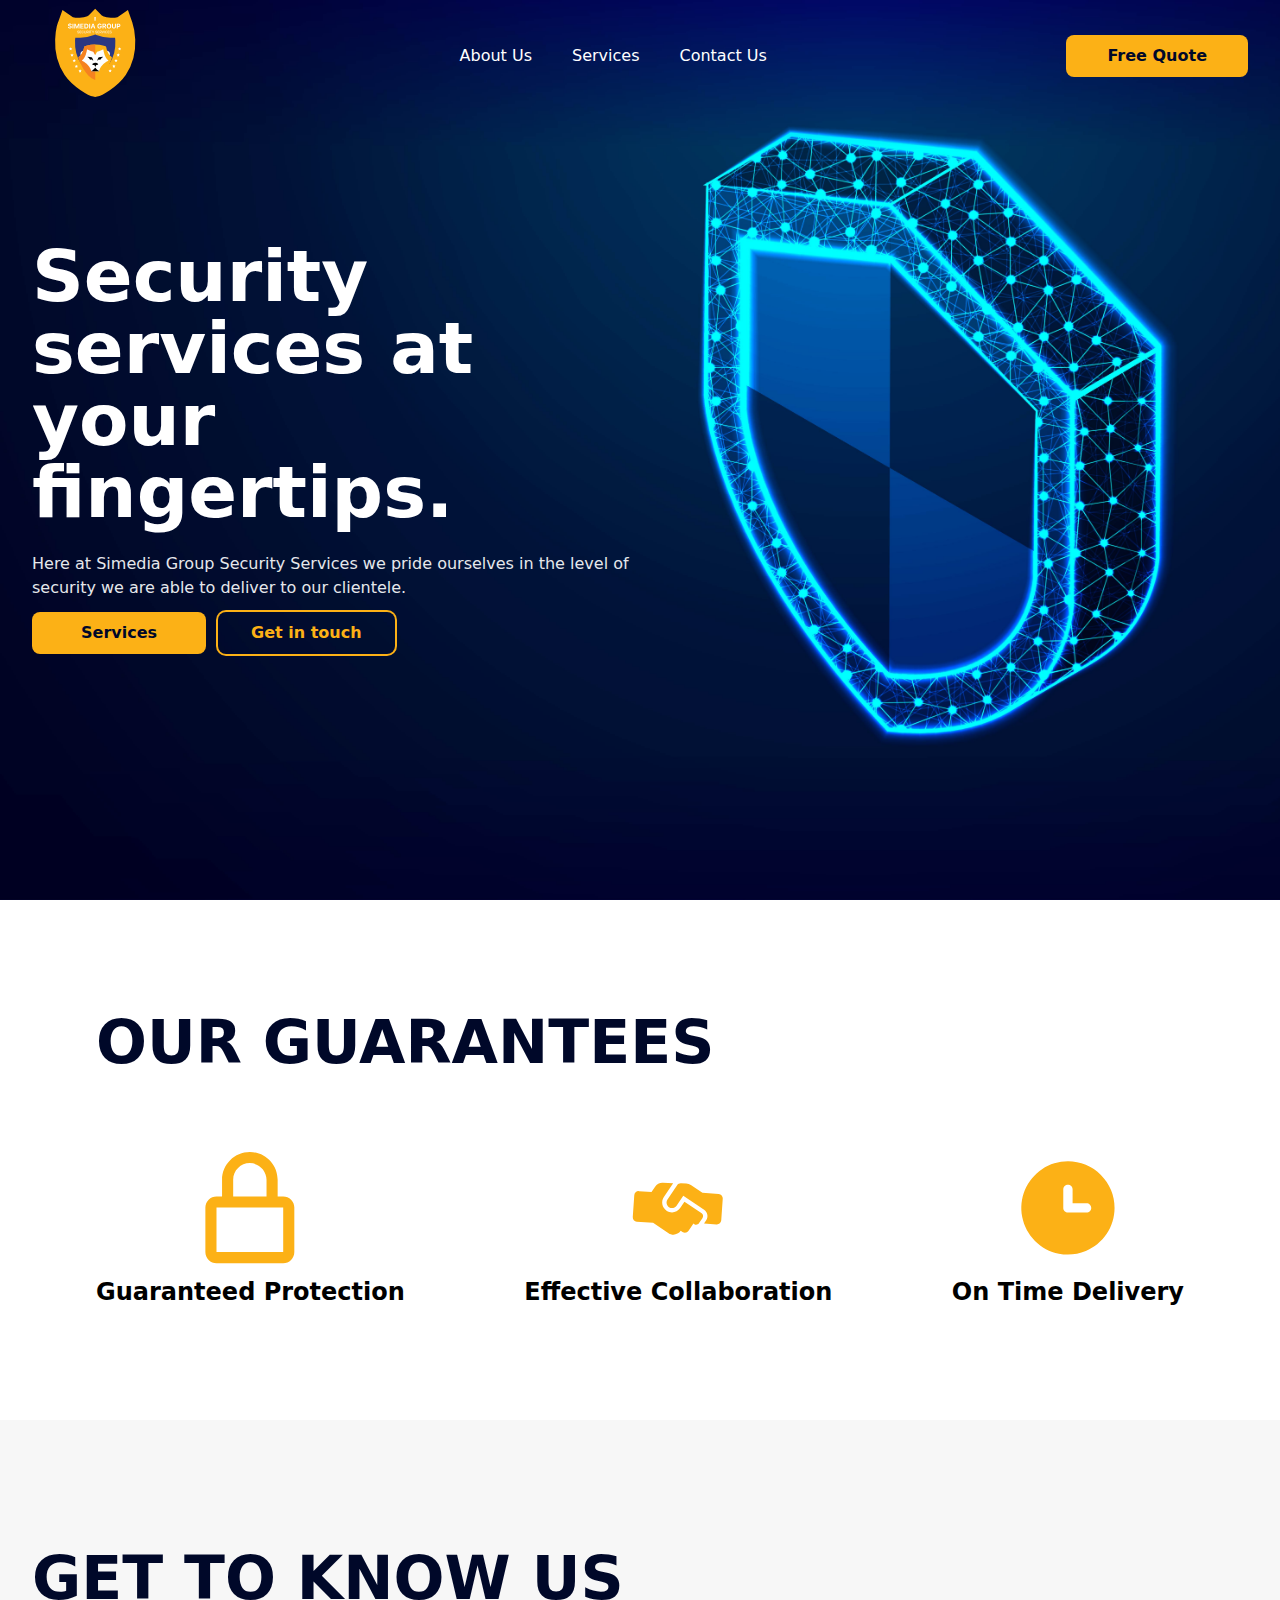
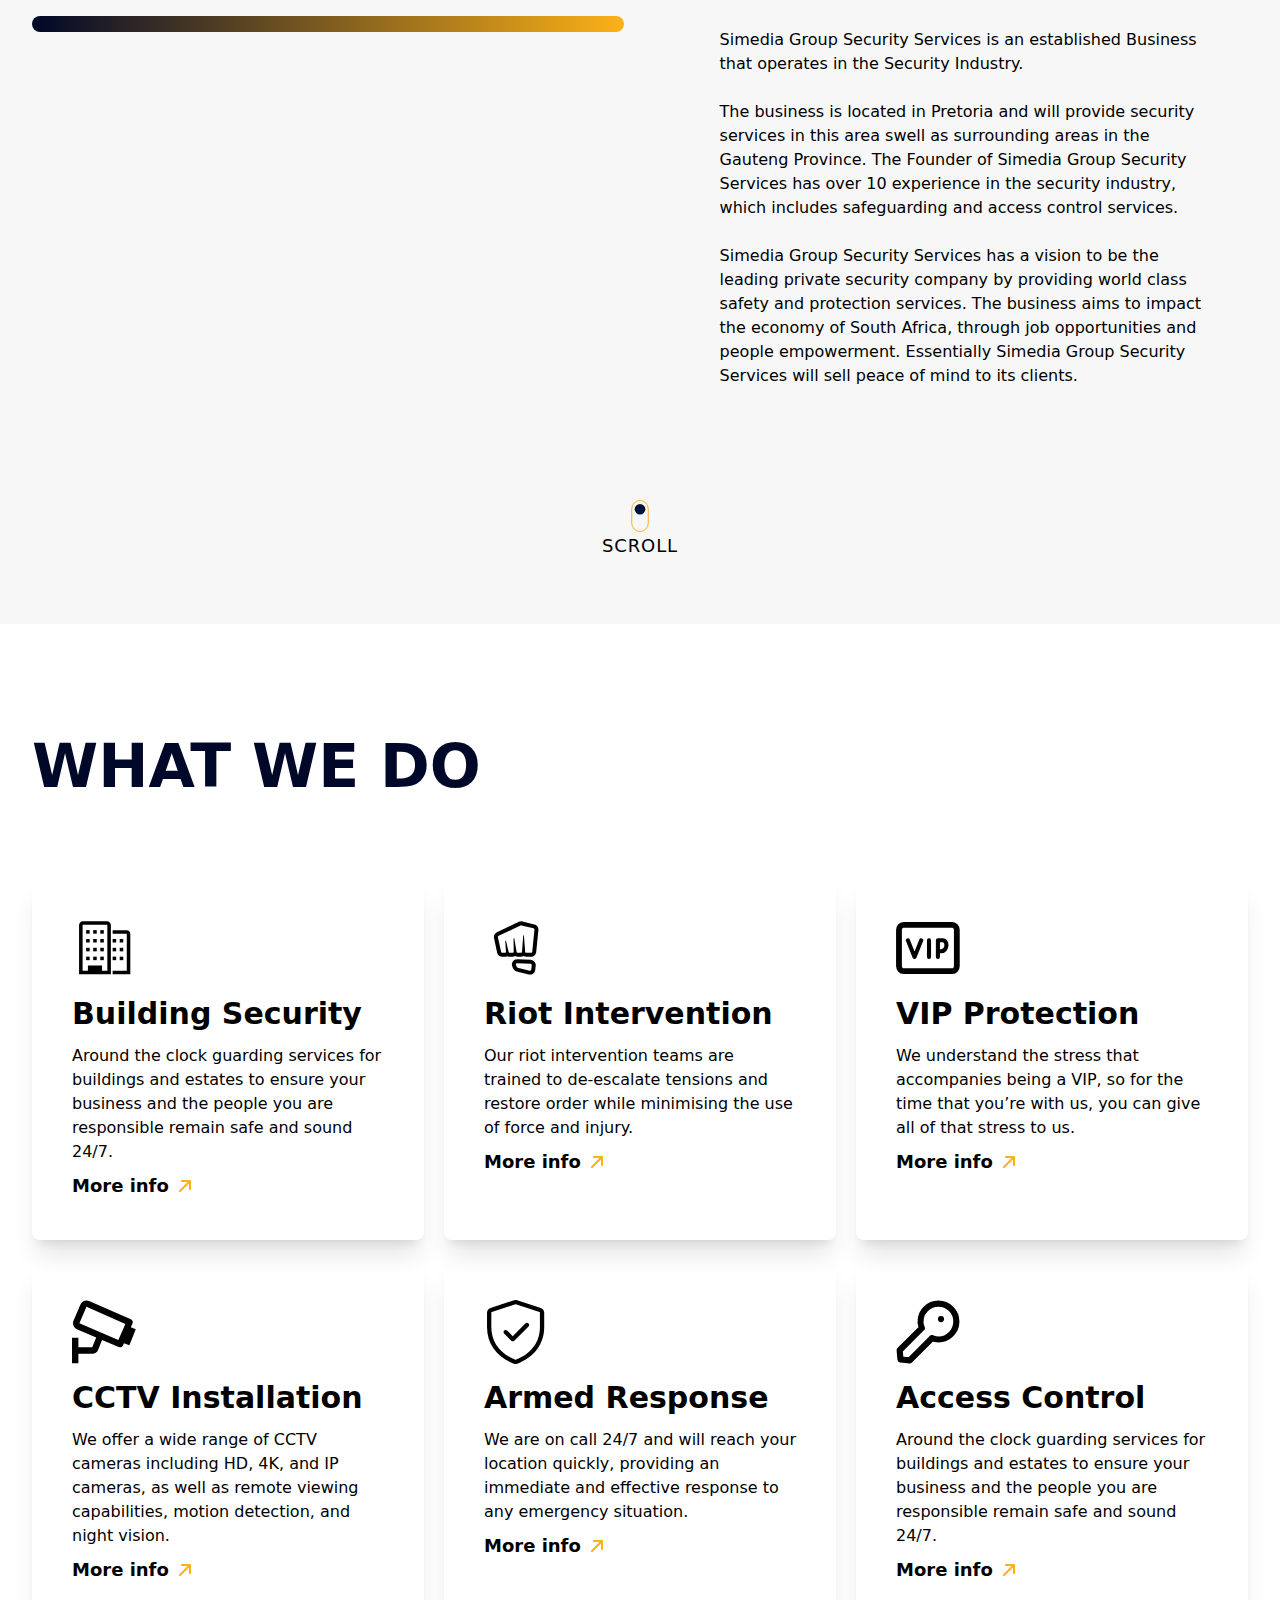
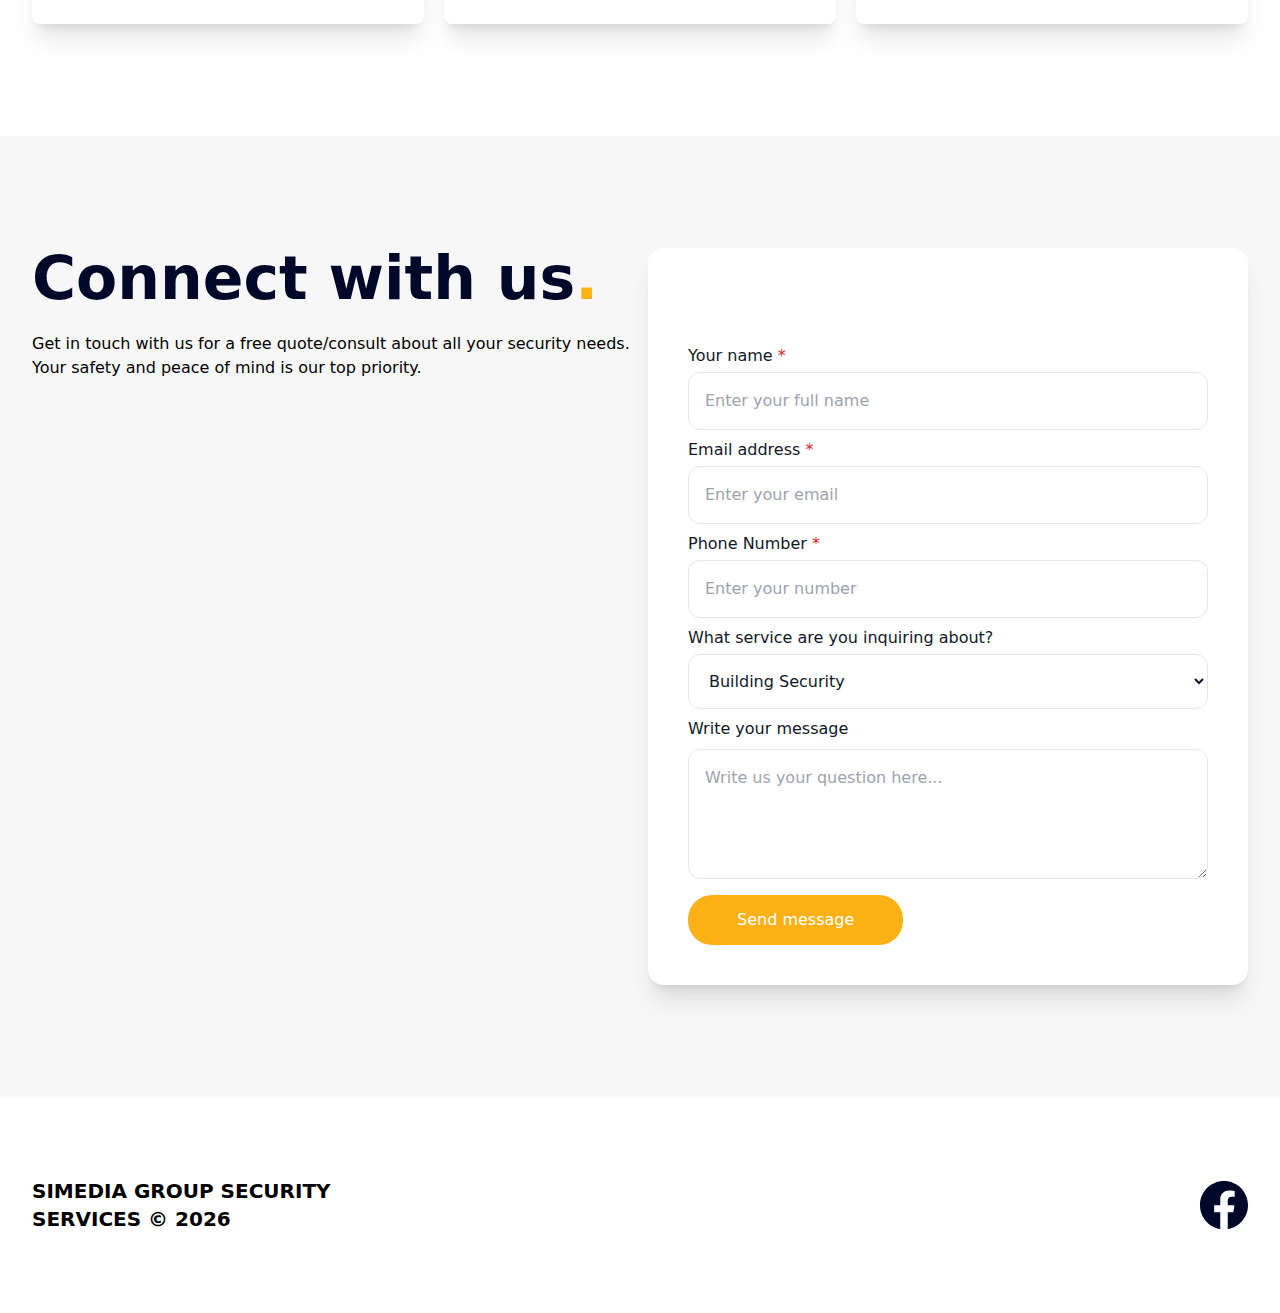
==== commit 8ce97009: "Services" ====
--- a/public/index.html
+++ b/public/index.html
@@ -182,19 +182,31 @@
           class="flex flex-col md:flex-row items-center justify-between gap-y-10 pt-20"
         >
           <div class="flex flex-col items-center">
-            <img src="images/guaranteed-protection.svg" class="w-28 h-28" />
+            <img
+              src="images/guaranteed-protection.svg"
+              alt="Icon representing guaranteed protection"
+              class="w-28 h-28"
+            />
             <h4 class="text-2xl capitalize font-semibold pt-3">
               guaranteed protection
             </h4>
           </div>
           <div class="flex flex-col items-center">
-            <img src="images/effective-collaboration.svg" class="w-28 h-28" />
+            <img
+              src="images/effective-collaboration.svg"
+              alt="Icon representing effective collaboration"
+              class="w-28 h-28"
+            />
             <h4 class="text-2xl capitalize font-semibold pt-3">
               effective collaboration
             </h4>
           </div>
           <div class="flex flex-col items-center">
-            <img src="images/on-time-delivery.svg" class="w-28 h-28" />
+            <img
+              src="images/on-time-delivery.svg"
+              alt="Icon representing on time delivery"
+              class="w-28 h-28"
+            />
             <h4 class="text-2xl capitalize font-semibold pt-3">
               on time delivery
             </h4>
@@ -223,7 +235,7 @@
           <p
             class="text-base md:pt-20 md:px-10 md:w-1/2 text-center md:text-left"
           >
-            Simedia Group Security Services is a newly established Business that
+            Simedia Group Security Services is an established Business that
             operates in the Security Industry.
             <br /><br />
             The business is located in Pretoria and will provide security
@@ -290,9 +302,8 @@
               Riot Intervention
             </h5>
             <p class="text-base pt-3">
-              Around the clock guarding services for buildings and estates to
-              ensure your business and the people you are responsible remain
-              safe and sound 24/7.
+              Our riot intervention teams are trained to de-escalate tensions
+              and restore order while minimising the use of force and injury.
             </p>
             <a href="#" class="inline-block font-semibold text-lg">
               <div class="flex gap-1 items-center pt-2 group">
@@ -311,9 +322,8 @@
               VIP Protection
             </h5>
             <p class="text-base pt-3">
-              Around the clock guarding services for buildings and estates to
-              ensure your business and the people you are responsible remain
-              safe and sound 24/7.
+              We understand the stress that accompanies being a VIP, so for the
+              time that you’re with us, you can give all of that stress to us.
             </p>
             <a href="#" class="inline-block font-semibold text-lg">
               <div class="flex gap-1 items-center pt-2 group">
@@ -326,14 +336,14 @@
             </a>
           </div>
           <div class="rounded-lg shadow-xl p-10">
-            <img src="images/building-security.svg" class="w-16 h-16" />
+            <img src="images/cctv-installation.svg" class="w-16 h-16" />
             <h5 class="font-semibold text-xl md:text-2xl lg:text-3xl pt-4">
-              Building Security
+              CCTV Installation
             </h5>
             <p class="text-base pt-3">
-              Around the clock guarding services for buildings and estates to
-              ensure your business and the people you are responsible remain
-              safe and sound 24/7.
+              We offer a wide range of CCTV cameras including HD, 4K, and IP
+              cameras, as well as remote viewing capabilities, motion detection,
+              and night vision.
             </p>
             <a href="#" class="inline-block font-semibold text-lg">
               <div class="flex gap-1 items-center pt-2 group">
@@ -347,14 +357,14 @@
           </div>
 
           <div class="rounded-lg shadow-xl p-10">
-            <img src="images/riot-intervention.svg" class="w-16 h-16" />
+            <img src="images/armed-response.svg" class="w-16 h-16" />
             <h5 class="font-semibold text-xl md:text-2xl lg:text-3xl pt-4">
-              Riot Intervention
+              Armed Response
             </h5>
             <p class="text-base pt-3">
-              Around the clock guarding services for buildings and estates to
-              ensure your business and the people you are responsible remain
-              safe and sound 24/7.
+              We are on call 24/7 and will reach your location quickly,
+              providing an immediate and effective response to any emergency
+              situation.
             </p>
             <a href="#" class="inline-block font-semibold text-lg">
               <div class="flex gap-1 items-center pt-2 group">
@@ -368,9 +378,9 @@
           </div>
 
           <div class="rounded-lg shadow-xl p-10">
-            <img src="images/vip.svg" class="w-16 h-16" />
+            <img src="images/access control.svg" class="w-16 h-16" />
             <h5 class="font-semibold text-xl md:text-2xl lg:text-3xl pt-4">
-              VIP Protection
+              Access Control
             </h5>
             <p class="text-base pt-3">
               Around the clock guarding services for buildings and estates to
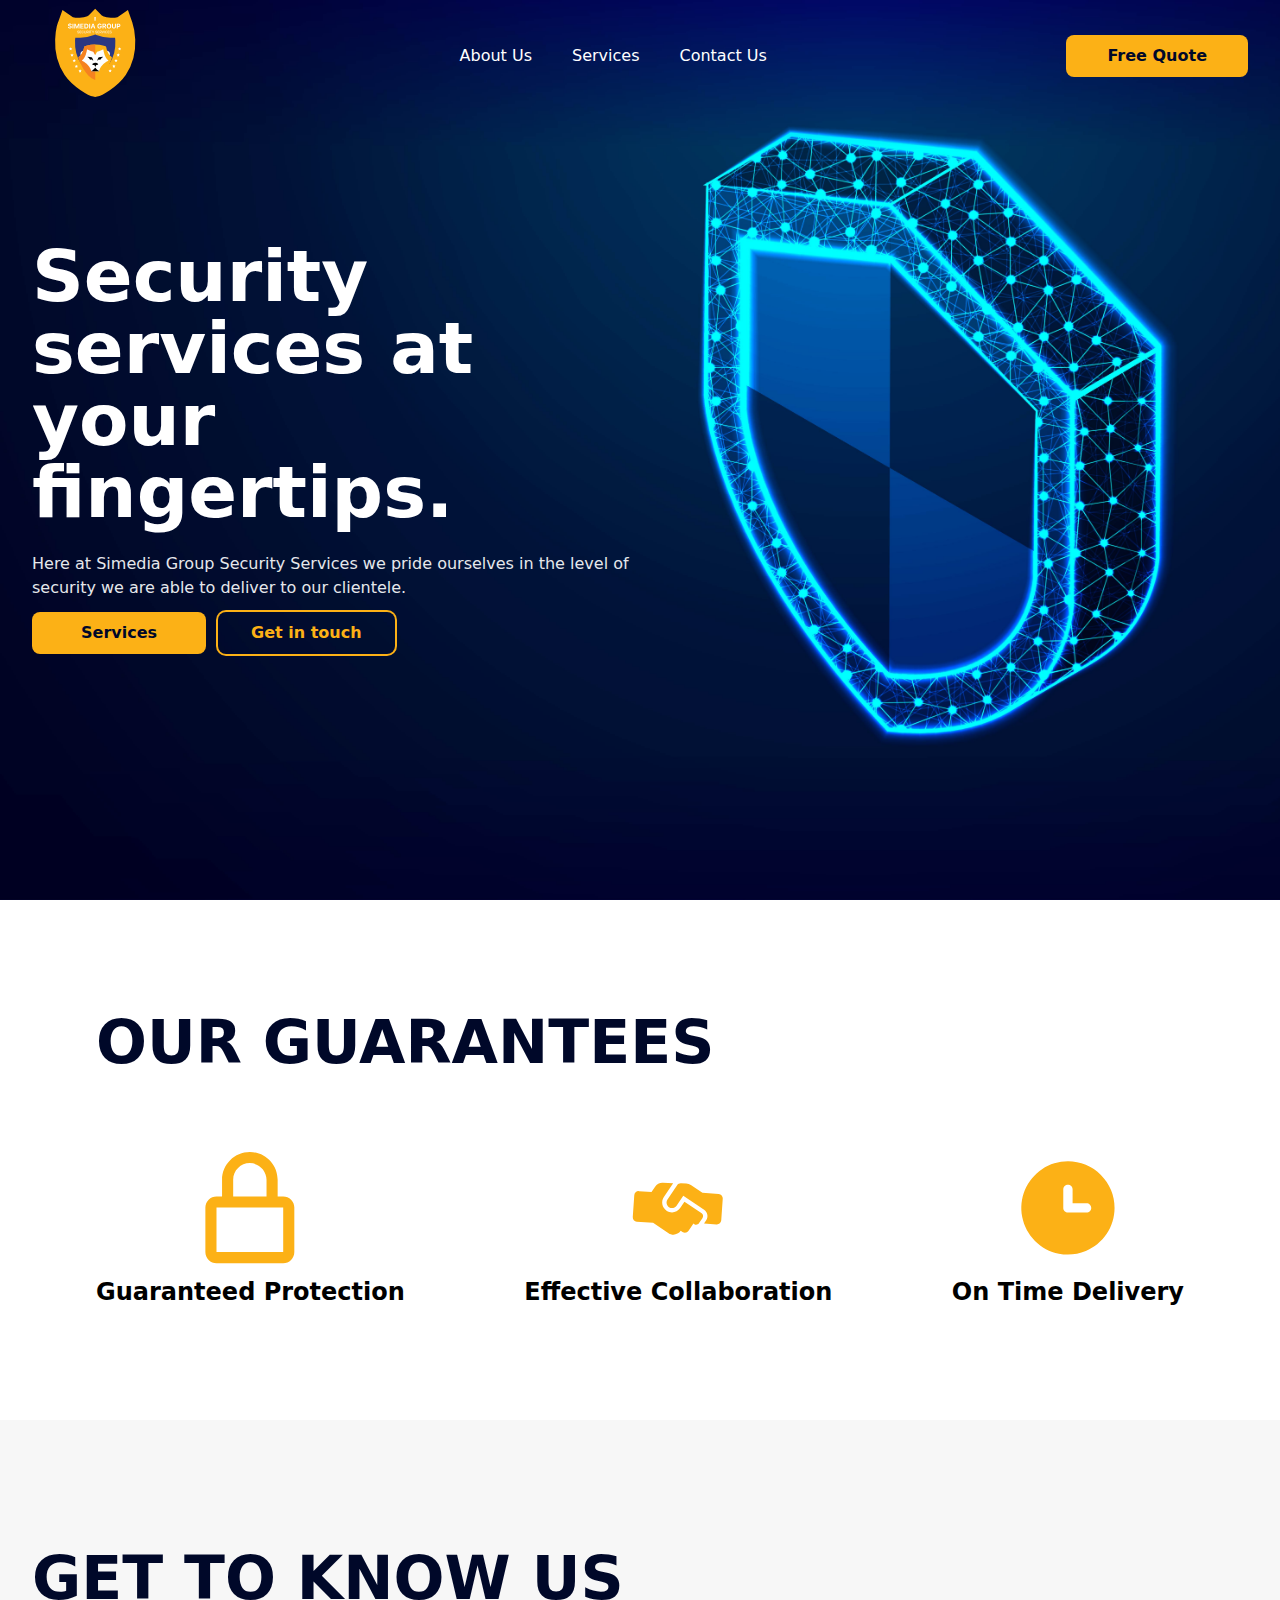
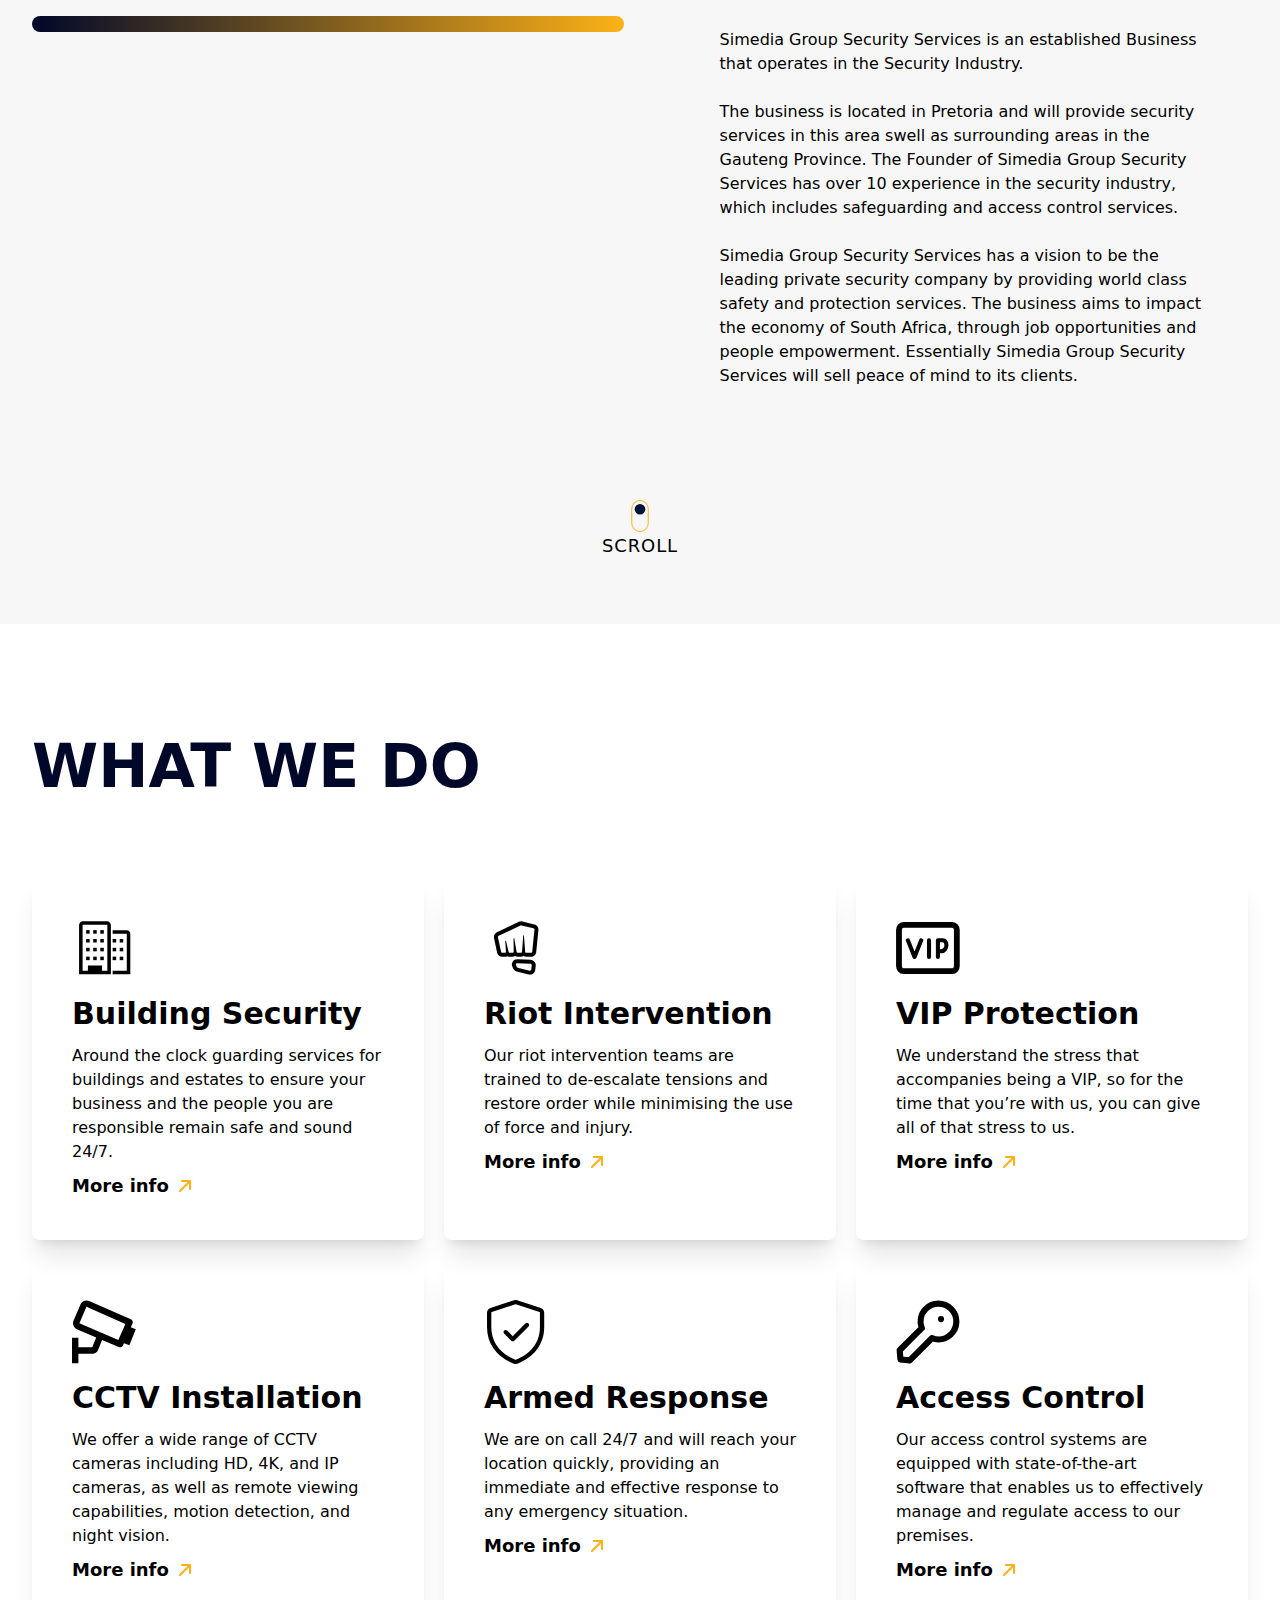
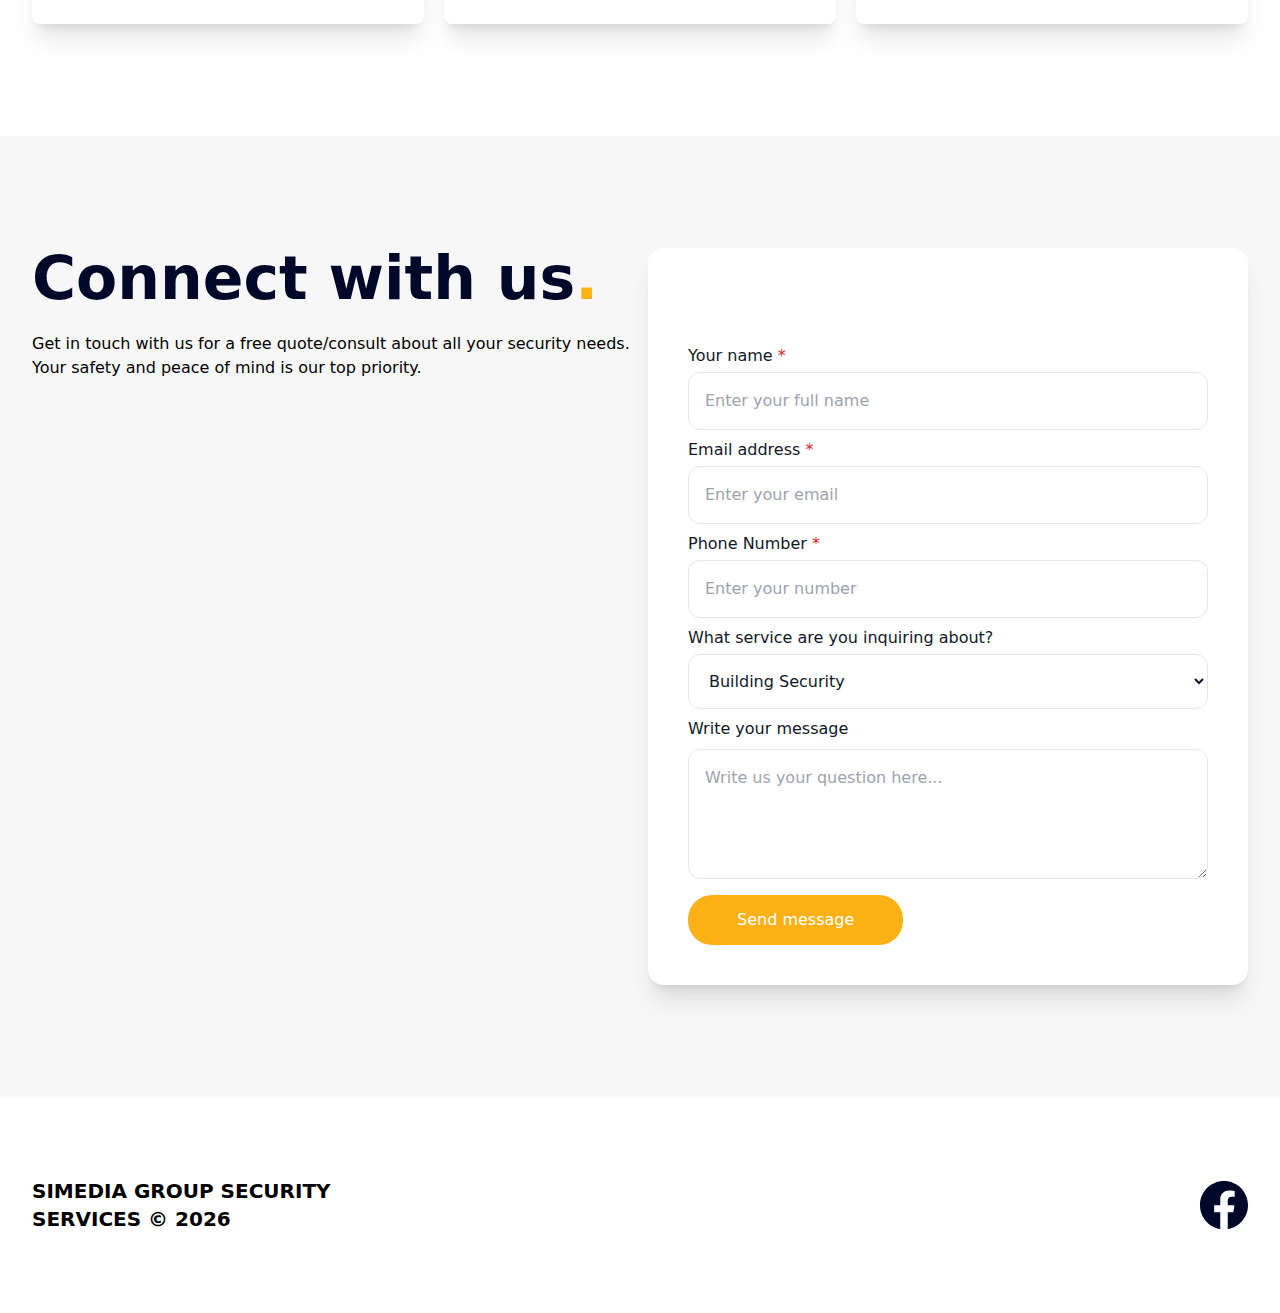
==== commit 549fe93e: "Added access control and connected all buttons" ====
--- a/public/index.html
+++ b/public/index.html
@@ -285,7 +285,10 @@
               ensure your business and the people you are responsible remain
               safe and sound 24/7.
             </p>
-            <a href="#" class="inline-block font-semibold text-lg">
+            <a
+              href="services.html#building-security"
+              class="inline-block font-semibold text-lg"
+            >
               <div class="flex gap-1 items-center pt-2 group">
                 <p>More info</p>
                 <img
@@ -305,7 +308,10 @@
               Our riot intervention teams are trained to de-escalate tensions
               and restore order while minimising the use of force and injury.
             </p>
-            <a href="#" class="inline-block font-semibold text-lg">
+            <a
+              href="services.html#riot-intervention"
+              class="inline-block font-semibold text-lg"
+            >
               <div class="flex gap-1 items-center pt-2 group">
                 <p>More info</p>
                 <img
@@ -325,7 +331,10 @@
               We understand the stress that accompanies being a VIP, so for the
               time that you’re with us, you can give all of that stress to us.
             </p>
-            <a href="#" class="inline-block font-semibold text-lg">
+            <a
+              href="services.html#vip-protection"
+              class="inline-block font-semibold text-lg"
+            >
               <div class="flex gap-1 items-center pt-2 group">
                 <p>More info</p>
                 <img
@@ -345,7 +354,10 @@
               cameras, as well as remote viewing capabilities, motion detection,
               and night vision.
             </p>
-            <a href="#" class="inline-block font-semibold text-lg">
+            <a
+              href="services.html#cctv-installation"
+              class="inline-block font-semibold text-lg"
+            >
               <div class="flex gap-1 items-center pt-2 group">
                 <p>More info</p>
                 <img
@@ -366,7 +378,10 @@
               providing an immediate and effective response to any emergency
               situation.
             </p>
-            <a href="#" class="inline-block font-semibold text-lg">
+            <a
+              href="services.html#armed-response"
+              class="inline-block font-semibold text-lg"
+            >
               <div class="flex gap-1 items-center pt-2 group">
                 <p>More info</p>
                 <img
@@ -383,11 +398,14 @@
               Access Control
             </h5>
             <p class="text-base pt-3">
-              Around the clock guarding services for buildings and estates to
-              ensure your business and the people you are responsible remain
-              safe and sound 24/7.
-            </p>
-            <a href="#" class="inline-block font-semibold text-lg">
+              Our access control systems are equipped with state-of-the-art
+              software that enables us to effectively manage and regulate access
+              to our premises.
+            </p>
+            <a
+              href="services.html#access-control"
+              class="inline-block font-semibold text-lg"
+            >
               <div class="flex gap-1 items-center pt-2 group">
                 <p>More info</p>
                 <img
@@ -420,7 +438,7 @@
           <div class="bg-white shadow-xl rounded-2xl" id="form">
             <div class="p-6 sm:p-10">
               <form
-                action="https://formsubmit.co/support@ycg.co.za"
+                action="https://formsubmit.co/simediabooks@gmail.com"
                 method="POST"
                 enctype="multipart/form-data"
                 class="mt-14"
--- a/public/output.css
+++ b/public/output.css
@@ -545,6 +545,18 @@
   margin-top: 0.5rem;
 }
 
+.mt-4 {
+  margin-top: 1rem;
+}
+
+.mt-12 {
+  margin-top: 3rem;
+}
+
+.mt-5 {
+  margin-top: 1.25rem;
+}
+
 .mt-14 {
   margin-top: 3.5rem;
 }
@@ -553,18 +565,6 @@
   margin-top: 0.25rem;
 }
 
-.mt-4 {
-  margin-top: 1rem;
-}
-
-.mt-12 {
-  margin-top: 3rem;
-}
-
-.mt-5 {
-  margin-top: 1.25rem;
-}
-
 .mb-5 {
   margin-bottom: 1.25rem;
 }
@@ -617,22 +617,18 @@
   height: auto;
 }
 
+.h-8 {
+  height: 2rem;
+}
+
 .h-28 {
   height: 7rem;
 }
 
-.h-8 {
-  height: 2rem;
-}
-
 .h-6 {
   height: 1.5rem;
 }
 
-.h-12 {
-  height: 3rem;
-}
-
 .w-auto {
   width: auto;
 }
@@ -649,14 +645,14 @@
   width: 75%;
 }
 
+.w-8 {
+  width: 2rem;
+}
+
 .w-28 {
   width: 7rem;
 }
 
-.w-8 {
-  width: 2rem;
-}
-
 .w-16 {
   width: 4rem;
 }
@@ -665,22 +661,6 @@
   width: 1.5rem;
 }
 
-.w-12 {
-  width: 3rem;
-}
-
-.w-1\/2 {
-  width: 50%;
-}
-
-.w-6\/12 {
-  width: 50%;
-}
-
-.w-7\/12 {
-  width: 58.333333%;
-}
-
 .max-w-7xl {
   max-width: 80rem;
 }
@@ -713,10 +693,6 @@
   grid-template-rows: repeat(1, minmax(0, 1fr));
 }
 
-.grid-rows-2 {
-  grid-template-rows: repeat(2, minmax(0, 1fr));
-}
-
 .flex-col {
   flex-direction: column;
 }
@@ -737,6 +713,10 @@
   gap: 3.5rem;
 }
 
+.gap-8 {
+  gap: 2rem;
+}
+
 .gap-3 {
   gap: 0.75rem;
 }
@@ -753,16 +733,12 @@
   gap: 1rem;
 }
 
-.gap-8 {
-  gap: 2rem;
+.gap-y-12 {
+  row-gap: 3rem;
 }
 
 .gap-y-10 {
   row-gap: 2.5rem;
-}
-
-.gap-y-12 {
-  row-gap: 3rem;
 }
 
 .gap-y-8 {
@@ -809,20 +785,8 @@
   border-radius: 1.5rem;
 }
 
-.rounded-full {
-  border-radius: 9999px;
-}
-
 .border {
   border-width: 1px;
-}
-
-.border-0 {
-  border-width: 0px;
-}
-
-.border-b-8 {
-  border-bottom-width: 8px;
 }
 
 .border-transparent {
@@ -848,24 +812,24 @@
   background-color: rgb(0 8 41 / var(--tw-bg-opacity));
 }
 
+.bg-\[\#f7f7f7\] {
+  --tw-bg-opacity: 1;
+  background-color: rgb(247 247 247 / var(--tw-bg-opacity));
+}
+
 .bg-white {
   --tw-bg-opacity: 1;
   background-color: rgb(255 255 255 / var(--tw-bg-opacity));
 }
 
+.bg-gray-50 {
+  --tw-bg-opacity: 1;
+  background-color: rgb(249 250 251 / var(--tw-bg-opacity));
+}
+
 .bg-\[\#F7F7F7\] {
   --tw-bg-opacity: 1;
   background-color: rgb(247 247 247 / var(--tw-bg-opacity));
-}
-
-.bg-\[\#f7f7f7\] {
-  --tw-bg-opacity: 1;
-  background-color: rgb(247 247 247 / var(--tw-bg-opacity));
-}
-
-.bg-gray-50 {
-  --tw-bg-opacity: 1;
-  background-color: rgb(249 250 251 / var(--tw-bg-opacity));
 }
 
 .bg-gradient-to-r {
@@ -886,12 +850,12 @@
   padding: 0.5rem;
 }
 
+.p-6 {
+  padding: 1.5rem;
+}
+
 .p-10 {
   padding: 2.5rem;
-}
-
-.p-6 {
-  padding: 1.5rem;
 }
 
 .py-2 {
@@ -914,11 +878,31 @@
   padding-bottom: 2.5rem;
 }
 
+.py-20 {
+  padding-top: 5rem;
+  padding-bottom: 5rem;
+}
+
+.py-12 {
+  padding-top: 3rem;
+  padding-bottom: 3rem;
+}
+
+.py-4 {
+  padding-top: 1rem;
+  padding-bottom: 1rem;
+}
+
 .px-12 {
   padding-left: 3rem;
   padding-right: 3rem;
 }
 
+.py-3 {
+  padding-top: 0.75rem;
+  padding-bottom: 0.75rem;
+}
+
 .px-8 {
   padding-left: 2rem;
   padding-right: 2rem;
@@ -929,60 +913,42 @@
   padding-bottom: 4rem;
 }
 
-.py-4 {
+.pt-4 {
   padding-top: 1rem;
-  padding-bottom: 1rem;
-}
-
-.py-3 {
-  padding-top: 0.75rem;
-  padding-bottom: 0.75rem;
-}
-
-.py-32 {
-  padding-top: 8rem;
-  padding-bottom: 8rem;
-}
-
-.py-20 {
-  padding-top: 5rem;
-  padding-bottom: 5rem;
-}
-
-.py-12 {
+}
+
+.pt-12 {
   padding-top: 3rem;
+}
+
+.pb-12 {
   padding-bottom: 3rem;
-}
-
-.px-6 {
-  padding-left: 1.5rem;
-  padding-right: 1.5rem;
 }
 
 .pt-20 {
   padding-top: 5rem;
 }
 
-.pt-24 {
-  padding-top: 6rem;
+.pt-28 {
+  padding-top: 7rem;
+}
+
+.pb-28 {
+  padding-bottom: 7rem;
+}
+
+.pt-6 {
+  padding-top: 1.5rem;
+}
+
+.pt-3 {
+  padding-top: 0.75rem;
 }
 
 .pt-16 {
   padding-top: 4rem;
 }
 
-.pb-28 {
-  padding-bottom: 7rem;
-}
-
-.pt-6 {
-  padding-top: 1.5rem;
-}
-
-.pt-3 {
-  padding-top: 0.75rem;
-}
-
 .pb-10 {
   padding-bottom: 2.5rem;
 }
@@ -991,36 +957,8 @@
   padding-top: 2.5rem;
 }
 
-.pt-4 {
-  padding-top: 1rem;
-}
-
 .pt-2 {
   padding-top: 0.5rem;
-}
-
-.pt-32 {
-  padding-top: 8rem;
-}
-
-.pr-5 {
-  padding-right: 1.25rem;
-}
-
-.pb-12 {
-  padding-bottom: 3rem;
-}
-
-.pt-12 {
-  padding-top: 3rem;
-}
-
-.pt-28 {
-  padding-top: 7rem;
-}
-
-.text-left {
-  text-align: left;
 }
 
 .text-center {
@@ -1046,6 +984,11 @@
   line-height: 2.25rem;
 }
 
+.text-xs {
+  font-size: 0.75rem;
+  line-height: 1rem;
+}
+
 .text-2xl {
   font-size: 1.5rem;
   line-height: 2rem;
@@ -1061,11 +1004,6 @@
   line-height: 1.75rem;
 }
 
-.text-xs {
-  font-size: 0.75rem;
-  line-height: 1rem;
-}
-
 .text-4xl {
   font-size: 2.25rem;
   line-height: 2.5rem;
@@ -1103,16 +1041,46 @@
   line-height: 1.625;
 }
 
+.tracking-tight {
+  letter-spacing: -0.025em;
+}
+
+.tracking-widest {
+  letter-spacing: 0.1em;
+}
+
 .tracking-wider {
   letter-spacing: 0.05em;
 }
 
-.tracking-tight {
-  letter-spacing: -0.025em;
-}
-
-.tracking-widest {
-  letter-spacing: 0.1em;
+.text-blue {
+  --tw-text-opacity: 1;
+  color: rgb(0 8 41 / var(--tw-text-opacity));
+}
+
+.text-black {
+  --tw-text-opacity: 1;
+  color: rgb(0 0 0 / var(--tw-text-opacity));
+}
+
+.text-yellow {
+  --tw-text-opacity: 1;
+  color: rgb(252 177 22 / var(--tw-text-opacity));
+}
+
+.text-gray-900 {
+  --tw-text-opacity: 1;
+  color: rgb(17 24 39 / var(--tw-text-opacity));
+}
+
+.text-gray-600 {
+  --tw-text-opacity: 1;
+  color: rgb(75 85 99 / var(--tw-text-opacity));
+}
+
+.text-red-600 {
+  --tw-text-opacity: 1;
+  color: rgb(220 38 38 / var(--tw-text-opacity));
 }
 
 .text-white {
@@ -1120,39 +1088,9 @@
   color: rgb(255 255 255 / var(--tw-text-opacity));
 }
 
-.text-blue {
-  --tw-text-opacity: 1;
-  color: rgb(0 8 41 / var(--tw-text-opacity));
-}
-
-.text-black {
-  --tw-text-opacity: 1;
-  color: rgb(0 0 0 / var(--tw-text-opacity));
-}
-
-.text-yellow {
-  --tw-text-opacity: 1;
-  color: rgb(252 177 22 / var(--tw-text-opacity));
-}
-
 .text-gray-200 {
   --tw-text-opacity: 1;
   color: rgb(229 231 235 / var(--tw-text-opacity));
-}
-
-.text-gray-900 {
-  --tw-text-opacity: 1;
-  color: rgb(17 24 39 / var(--tw-text-opacity));
-}
-
-.text-red-600 {
-  --tw-text-opacity: 1;
-  color: rgb(220 38 38 / var(--tw-text-opacity));
-}
-
-.text-gray-600 {
-  --tw-text-opacity: 1;
-  color: rgb(75 85 99 / var(--tw-text-opacity));
 }
 
 .shadow-xl {
@@ -1192,10 +1130,6 @@
   background-color: rgb(0 8 41 / var(--tw-bg-opacity));
 }
 
-.hover\:fill-yellow:hover {
-  fill: #FCB116;
-}
-
 .hover\:text-yellow:hover {
   --tw-text-opacity: 1;
   color: rgb(252 177 22 / var(--tw-text-opacity));
@@ -1276,6 +1210,10 @@
     margin-top: 4rem;
   }
 
+  .sm\:w-7\/12 {
+    width: 58.333333%;
+  }
+
   .sm\:grid-cols-2 {
     grid-template-columns: repeat(2, minmax(0, 1fr));
   }
@@ -1289,21 +1227,16 @@
     padding-right: 1.5rem;
   }
 
+  .sm\:py-16 {
+    padding-top: 4rem;
+    padding-bottom: 4rem;
+  }
+
   .sm\:py-32 {
     padding-top: 8rem;
     padding-bottom: 8rem;
   }
 
-  .sm\:py-16 {
-    padding-top: 4rem;
-    padding-bottom: 4rem;
-  }
-
-  .sm\:px-8 {
-    padding-left: 2rem;
-    padding-right: 2rem;
-  }
-
   .sm\:text-4xl {
     font-size: 2.25rem;
     line-height: 2.5rem;
@@ -1327,32 +1260,28 @@
     width: 100%;
   }
 
+  .md\:w-12 {
+    width: 3rem;
+  }
+
   .md\:w-1\/2 {
     width: 50%;
   }
 
-  .md\:w-auto {
-    width: auto;
-  }
-
-  .md\:w-12 {
-    width: 3rem;
+  .md\:grid-cols-2 {
+    grid-template-columns: repeat(2, minmax(0, 1fr));
   }
 
   .md\:grid-cols-3 {
     grid-template-columns: repeat(3, minmax(0, 1fr));
   }
 
-  .md\:grid-cols-2 {
-    grid-template-columns: repeat(2, minmax(0, 1fr));
+  .md\:grid-rows-1 {
+    grid-template-rows: repeat(1, minmax(0, 1fr));
   }
 
   .md\:grid-rows-2 {
     grid-template-rows: repeat(2, minmax(0, 1fr));
-  }
-
-  .md\:grid-rows-1 {
-    grid-template-rows: repeat(1, minmax(0, 1fr));
   }
 
   .md\:flex-row {
@@ -1390,9 +1319,8 @@
     padding-bottom: 5rem;
   }
 
-  .md\:px-12 {
-    padding-left: 3rem;
-    padding-right: 3rem;
+  .md\:pb-0 {
+    padding-bottom: 0px;
   }
 
   .md\:pt-20 {
@@ -1405,10 +1333,6 @@
 
   .md\:pt-14 {
     padding-top: 3.5rem;
-  }
-
-  .md\:pb-0 {
-    padding-bottom: 0px;
   }
 
   .md\:text-left {
@@ -1496,19 +1420,18 @@
     padding-right: 2rem;
   }
 
+  .lg\:py-20 {
+    padding-top: 5rem;
+    padding-bottom: 5rem;
+  }
+
   .lg\:py-28 {
     padding-top: 7rem;
     padding-bottom: 7rem;
   }
 
-  .lg\:py-20 {
-    padding-top: 5rem;
-    padding-bottom: 5rem;
-  }
-
-  .lg\:px-12 {
-    padding-left: 3rem;
-    padding-right: 3rem;
+  .lg\:pt-24 {
+    padding-top: 6rem;
   }
 
   .lg\:pt-32 {
@@ -1521,14 +1444,6 @@
 
   .lg\:pt-28 {
     padding-top: 7rem;
-  }
-
-  .lg\:pt-40 {
-    padding-top: 10rem;
-  }
-
-  .lg\:pt-24 {
-    padding-top: 6rem;
   }
 
   .lg\:text-6xl {
@@ -1541,21 +1456,21 @@
     line-height: 1;
   }
 
+  .lg\:text-xl {
+    font-size: 1.25rem;
+    line-height: 1.75rem;
+  }
+
+  .lg\:text-lg {
+    font-size: 1.125rem;
+    line-height: 1.75rem;
+  }
+
   .lg\:text-3xl {
     font-size: 1.875rem;
     line-height: 2.25rem;
   }
 
-  .lg\:text-lg {
-    font-size: 1.125rem;
-    line-height: 1.75rem;
-  }
-
-  .lg\:text-xl {
-    font-size: 1.25rem;
-    line-height: 1.75rem;
-  }
-
   .lg\:leading-8 {
     line-height: 2rem;
   }
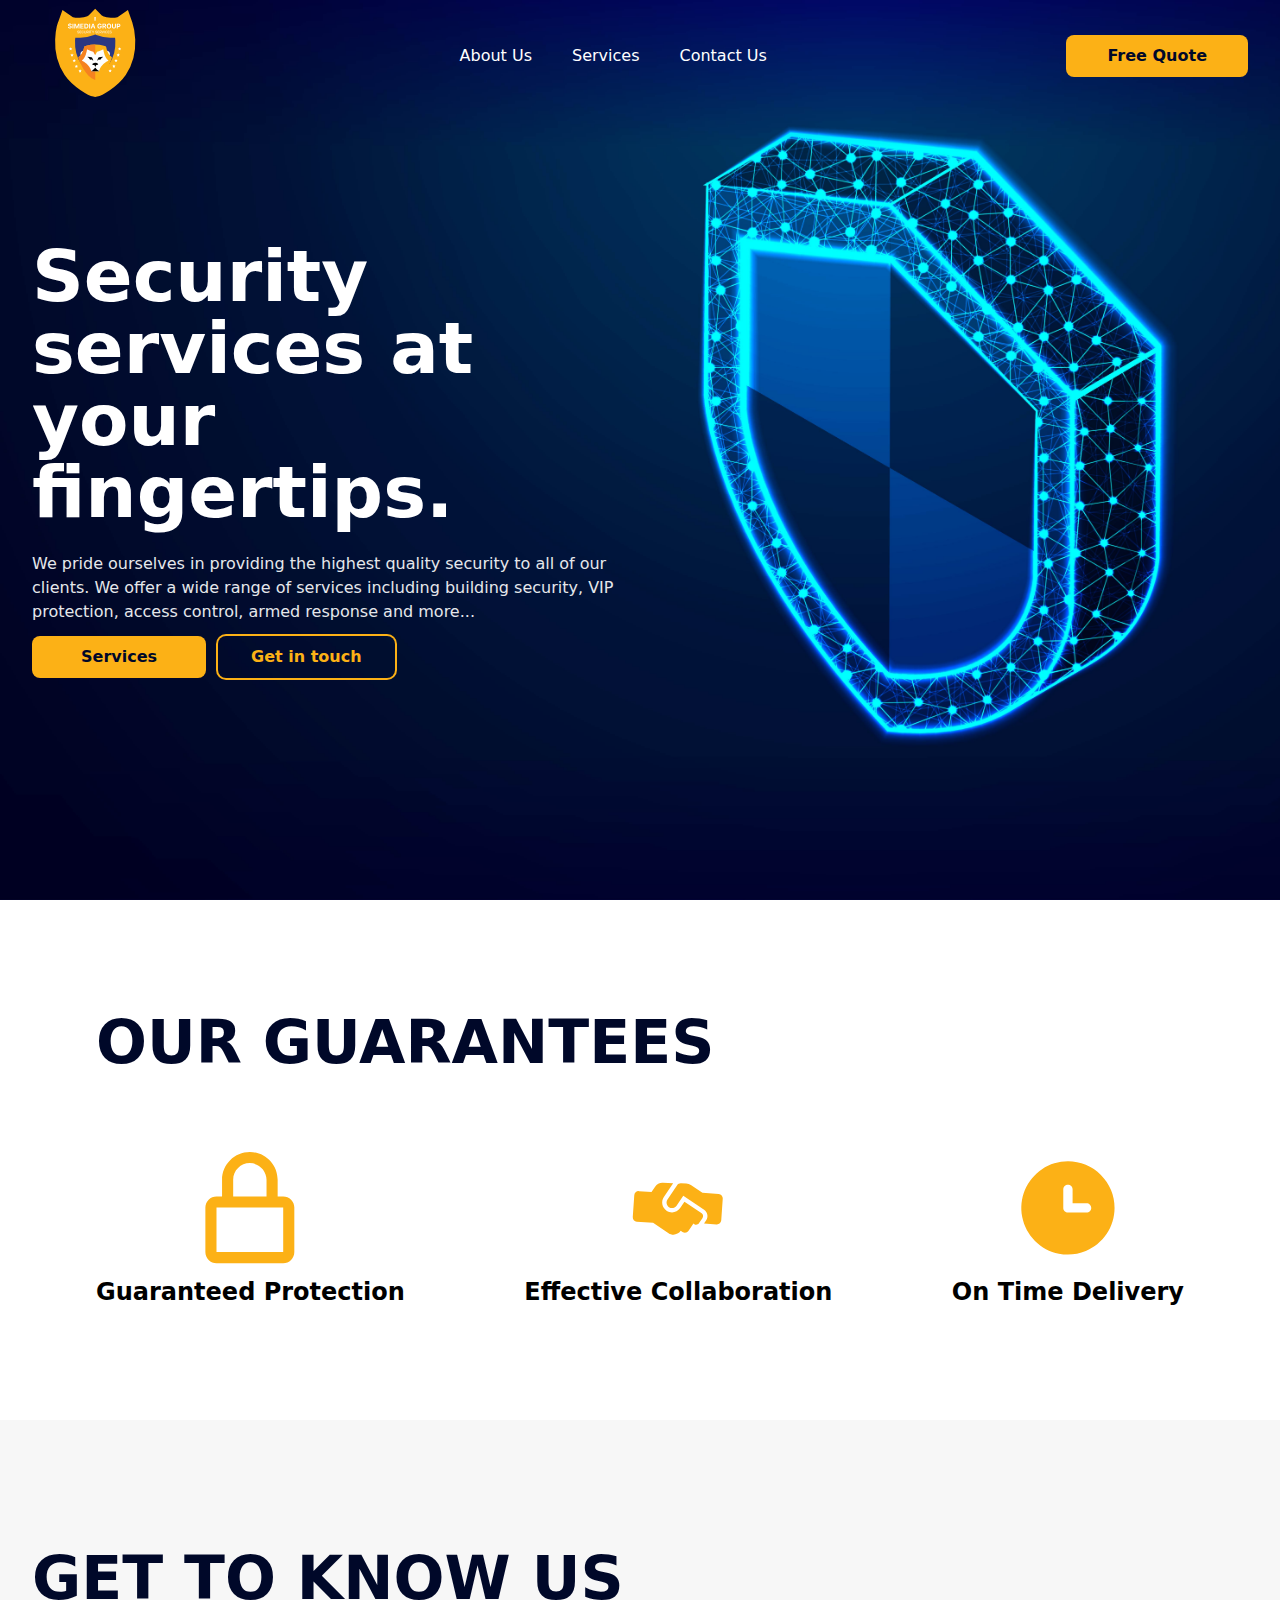
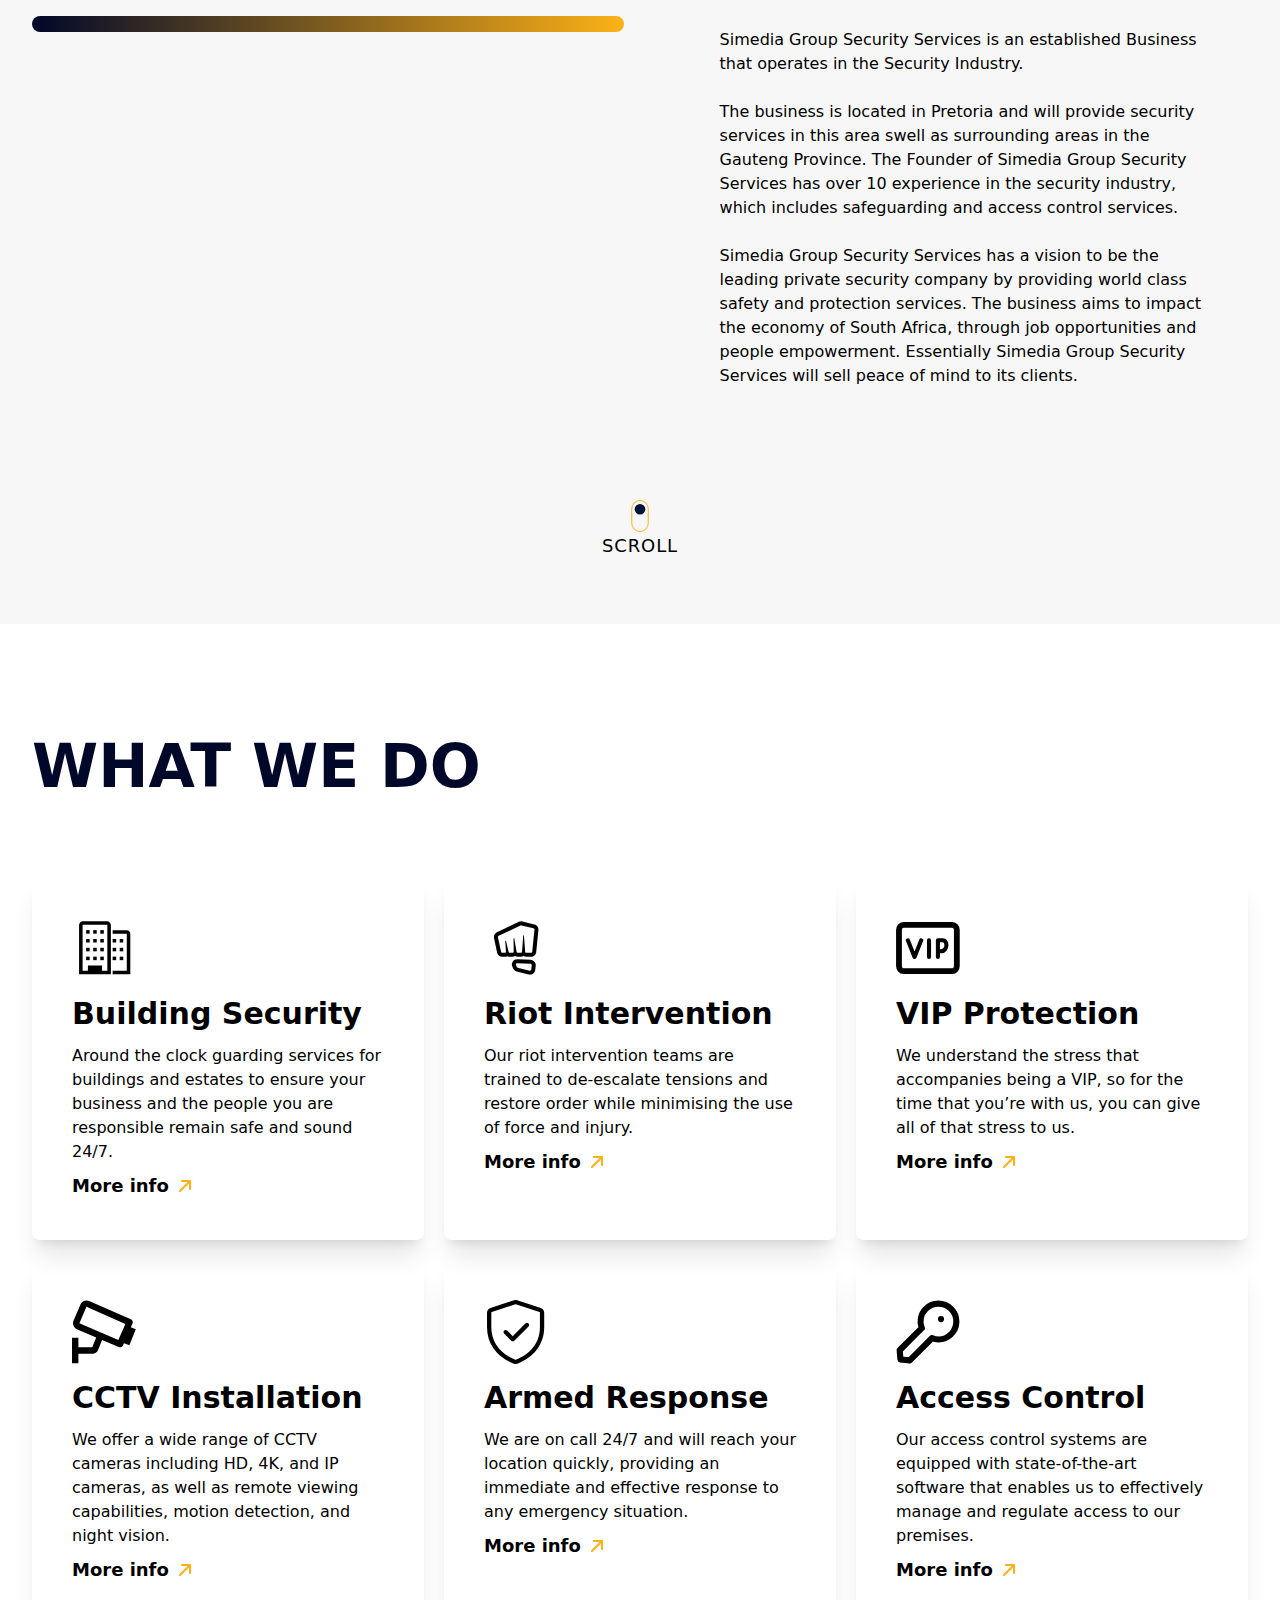
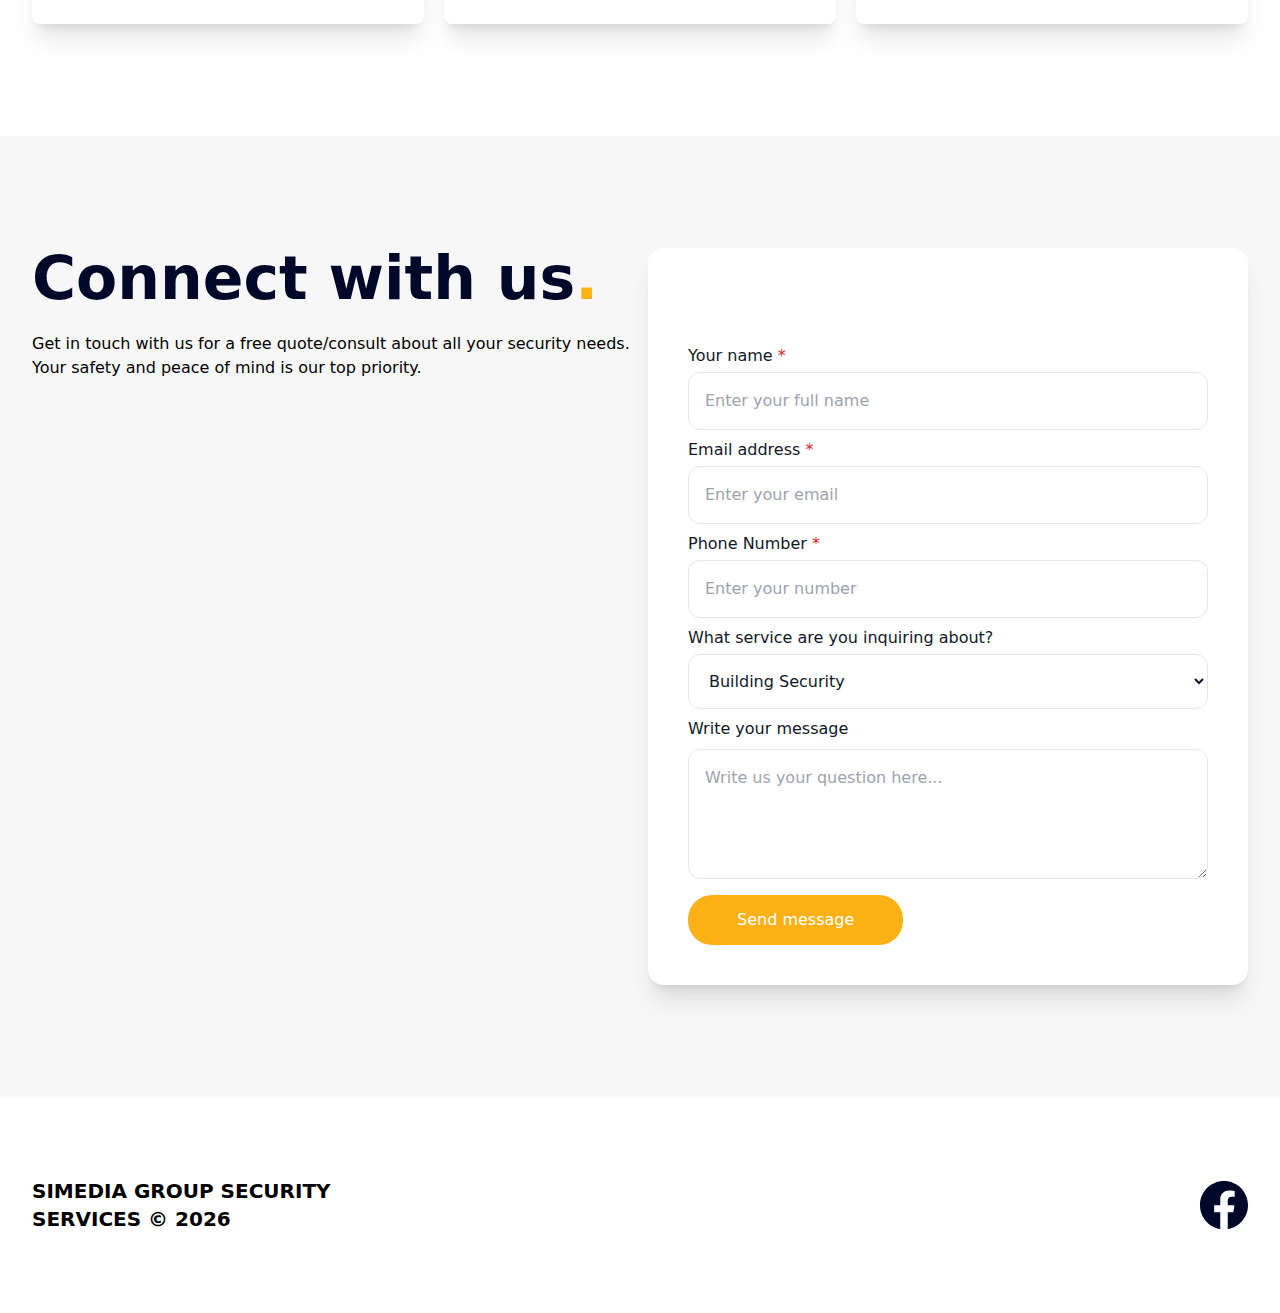
==== commit f5156802: "SEO" ====
--- a/public/index.html
+++ b/public/index.html
@@ -6,7 +6,26 @@
     <meta name="viewport" content="width=device-width, initial-scale=1.0" />
     <link rel="stylesheet" href="output.css" />
     <link rel="icon" href="images/logo.svg" />
-    <title>Bringing you peace of mind | Simedia Security Services</title>
+    <meta
+      rel="og:title"
+      content="Fulfilling your every security need | Simedia Security Services"
+    />
+    <meta
+      name="og:description"
+      content="We are dedicated to keeping you and your possessions safe. From building security to VIP protection we cater to your every security need."
+    />
+    <meta
+      name="desciption"
+      content="We are dedicated to keeping you and your possessions safe. From building security to VIP protection we cater to your every security need."
+    />
+    <meta name="og:url" content="https://simediasecurity.co.za" />
+    <meta
+      name="og:image"
+      content="https://simediasecurity.co.za/images/logo.svg"
+    />
+    <title>
+      Catering to your every security need | Simedia Security Services
+    </title>
   </head>
   <body>
     <div
@@ -139,6 +158,11 @@
       <!-- HERO SECTION -->
 
       <section class="pt-28 pb-28 sm:py-32 lg:pt-32 xl:pt-46 2xl:pt-56">
+        <a
+          class="hidden"
+          href="https://www.freepik.com/free-vector/isometric-shield-security-safe-privacy-concept-abstract-low-poly-design-vector-illustration_24058191.htm#query=3d%20security&position=1&from_view=keyword"
+          >Image by WangXiNa</a
+        >
         <div class="px-4 mx-auto sm:px-6 lg:px-8 max-w-7xl 2xl:max-w-8xl">
           <div class="md:w-1/2 text-center md:text-left">
             <h1
@@ -147,8 +171,10 @@
               Security services at your fingertips.
             </h1>
             <p class="text-base text-gray-200 pt-6">
-              Here at Simedia Group Security Services we pride ourselves in the
-              level of security we are able to deliver to our clientele.
+              We pride ourselves in providing the highest quality security to
+              all of our clients. We offer a wide range of services including
+              building security, VIP protection, access control, armed response
+              and more...
             </p>
           </div>
           <div class="pt-3 flex flex-col md:flex-row gap-3 text-center">
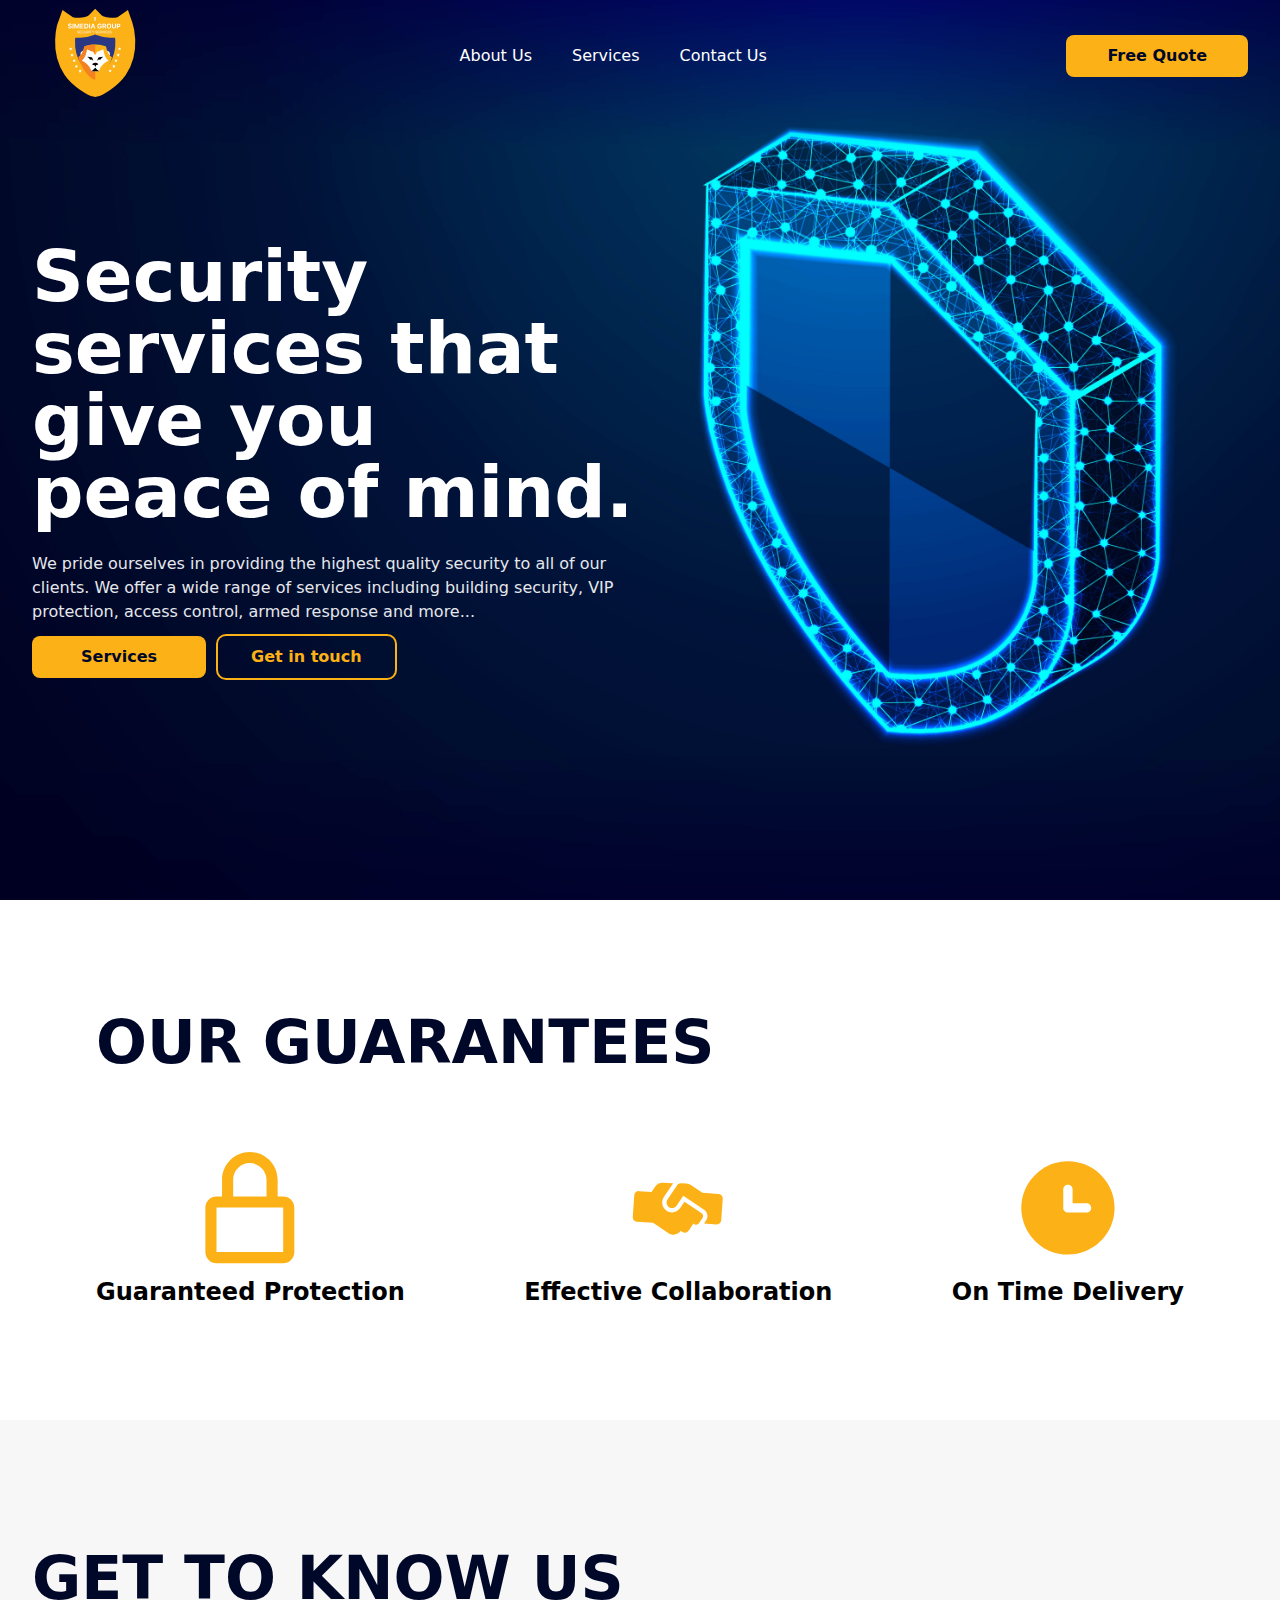
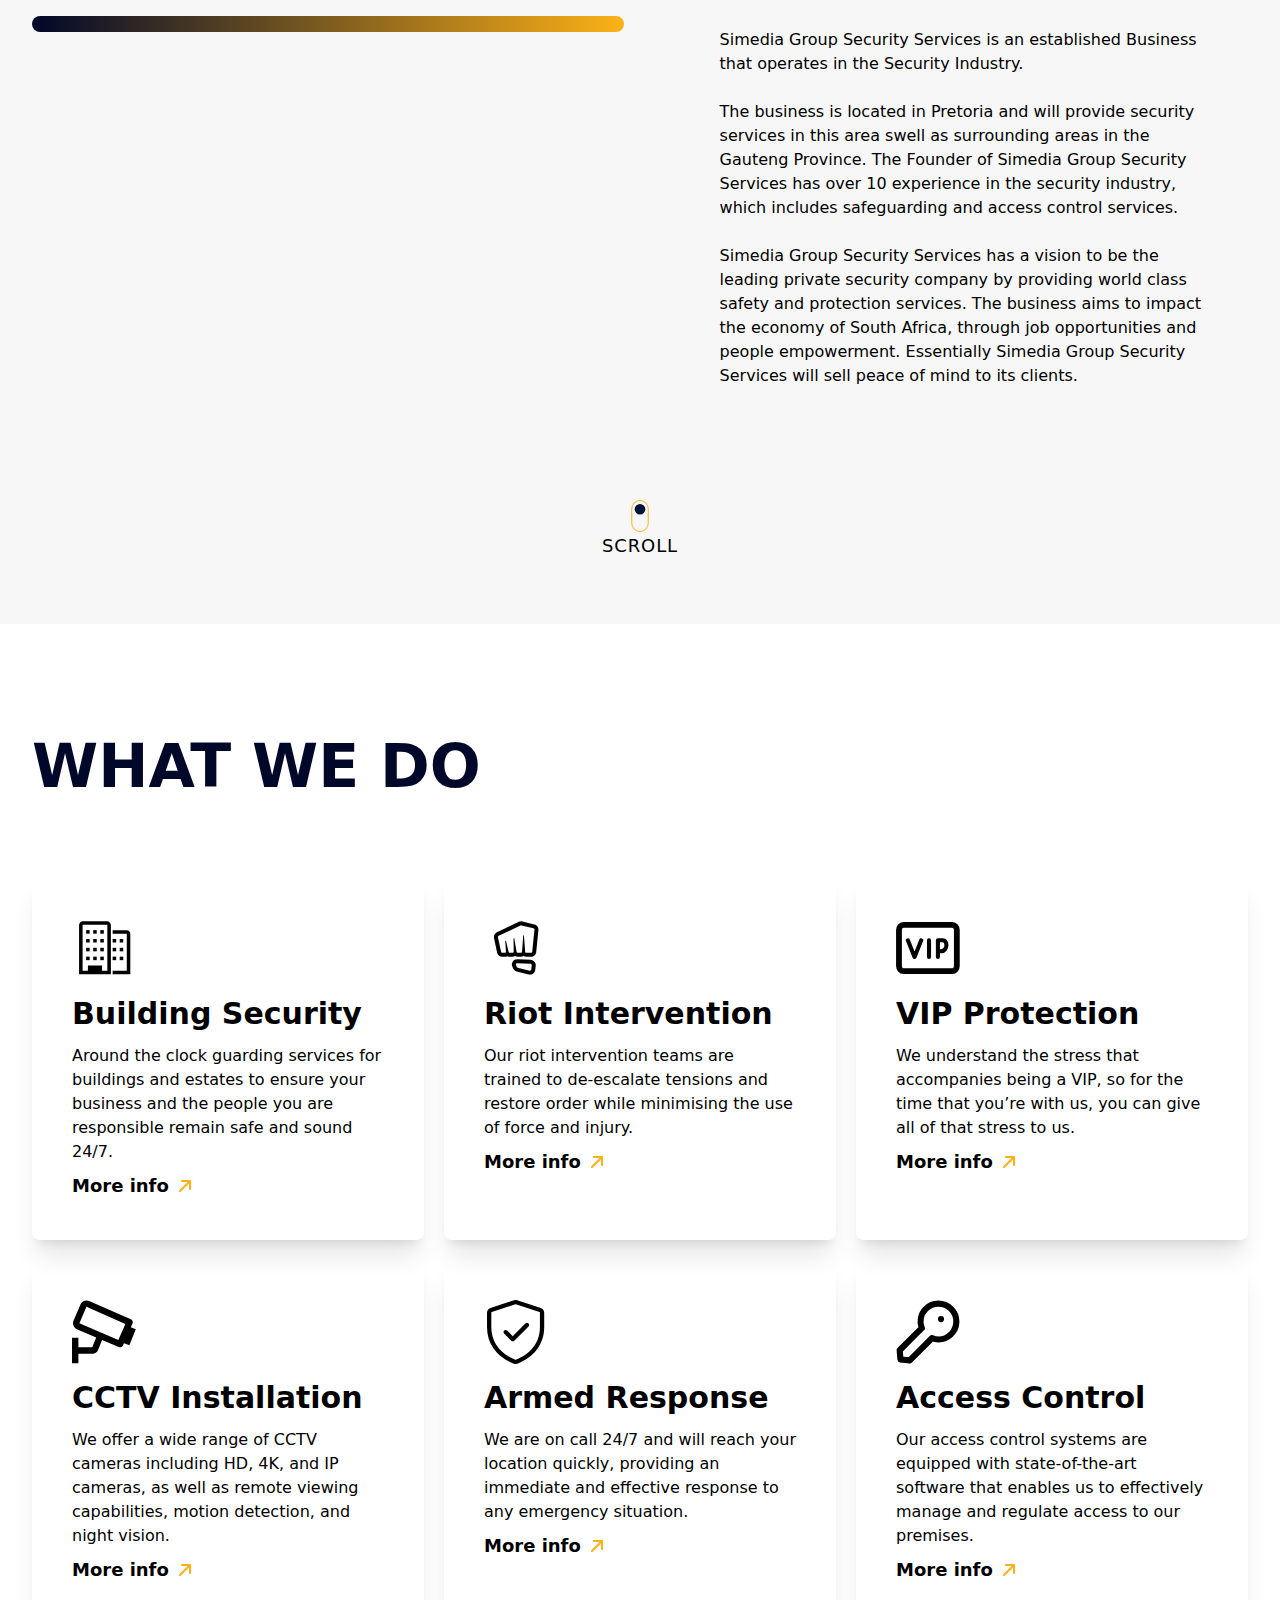
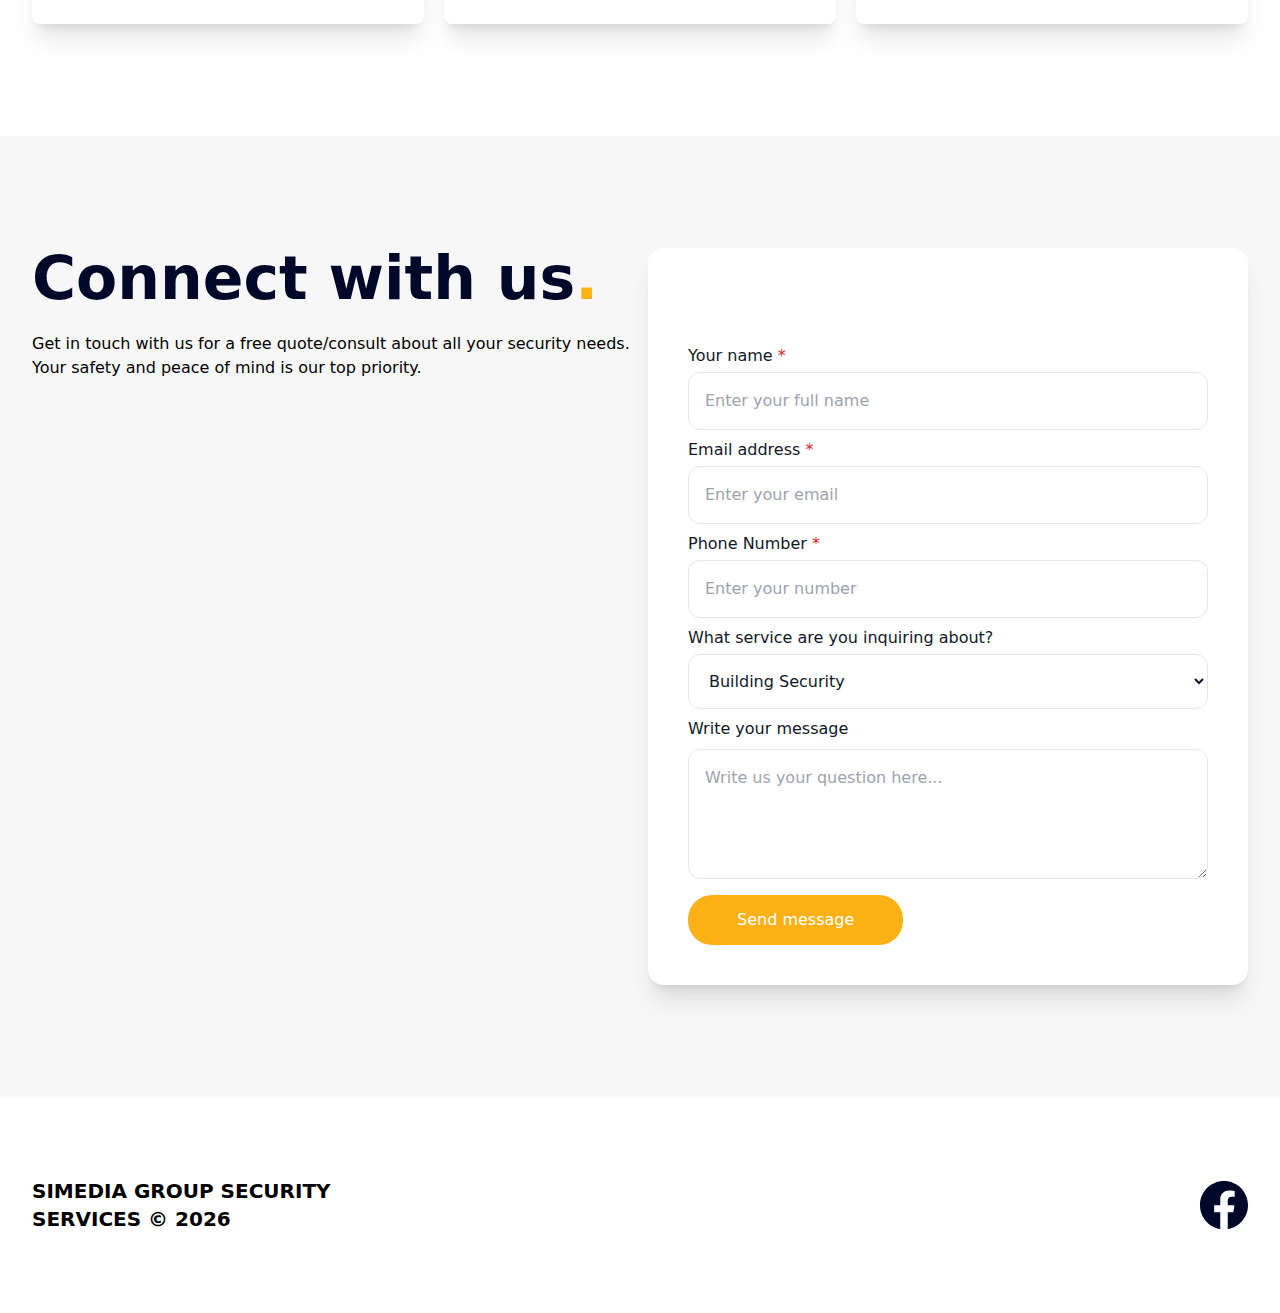
==== commit 5d8ab63a: "Img alt attributes" ====
--- a/public/index.html
+++ b/public/index.html
@@ -15,7 +15,7 @@
       content="We are dedicated to keeping you and your possessions safe. From building security to VIP protection we cater to your every security need."
     />
     <meta
-      name="desciption"
+      name="description"
       content="We are dedicated to keeping you and your possessions safe. From building security to VIP protection we cater to your every security need."
     />
     <meta name="og:url" content="https://simediasecurity.co.za" />
@@ -45,7 +45,7 @@
                   <img
                     class="w-auto h-16 lg:h-14 xl:h-24"
                     src="images/logo.svg"
-                    alt="Simedia Group Security Services"
+                    alt="Simedia Group Security Services Logo"
                   />
                 </a>
               </div>
@@ -168,7 +168,7 @@
             <h1
               class="text-white text-5xl md:text-6xl lg:text-6xl xl:text-7xl font-bold"
             >
-              Security services at your fingertips.
+              Security services that give you peace of mind.
             </h1>
             <p class="text-base text-gray-200 pt-6">
               We pride ourselves in providing the highest quality security to
@@ -302,7 +302,11 @@
           class="grid grid-cols-1 grid-rows-1 md:grid-rows-2 md:grid-cols-3 gap-5 pt-20"
         >
           <div class="rounded-lg shadow-xl p-10">
-            <img src="images/building-security.svg" class="w-16 h-16" />
+            <img
+              src="images/building-security.svg"
+              alt="Building Security icon"
+              class="w-16 h-16"
+            />
             <h5 class="font-semibold text-xl md:text-2xl lg:text-3xl pt-4">
               Building Security
             </h5>
@@ -319,6 +323,7 @@
                 <p>More info</p>
                 <img
                   src="images/diagonal arrow.svg"
+                  alt="Diagonal Arrow"
                   class="w-6 h-6 group-hover:animate-bounce"
                 />
               </div>
@@ -326,7 +331,11 @@
           </div>
 
           <div class="rounded-lg shadow-xl p-10">
-            <img src="images/riot-intervention.svg" class="w-16 h-16" />
+            <img
+              src="images/riot-intervention.svg"
+              alt="Riot Intervention icon"
+              class="w-16 h-16"
+            />
             <h5 class="font-semibold text-xl md:text-2xl lg:text-3xl pt-4">
               Riot Intervention
             </h5>
@@ -342,6 +351,7 @@
                 <p>More info</p>
                 <img
                   src="images/diagonal arrow.svg"
+                  alt="Diagonal Arrow"
                   class="w-6 h-6 group-hover:animate-bounce"
                 />
               </div>
@@ -349,7 +359,11 @@
           </div>
 
           <div class="rounded-lg shadow-xl p-10">
-            <img src="images/vip.svg" class="w-16 h-16" />
+            <img
+              src="images/vip.svg"
+              alt="VIP Protection icon"
+              class="w-16 h-16"
+            />
             <h5 class="font-semibold text-xl md:text-2xl lg:text-3xl pt-4">
               VIP Protection
             </h5>
@@ -365,13 +379,18 @@
                 <p>More info</p>
                 <img
                   src="images/diagonal arrow.svg"
+                  alt="Diagonal Arrow"
                   class="w-6 h-6 group-hover:animate-bounce"
                 />
               </div>
             </a>
           </div>
           <div class="rounded-lg shadow-xl p-10">
-            <img src="images/cctv-installation.svg" class="w-16 h-16" />
+            <img
+              src="images/cctv-installation.svg"
+              alt="CCTV Installation icon"
+              class="w-16 h-16"
+            />
             <h5 class="font-semibold text-xl md:text-2xl lg:text-3xl pt-4">
               CCTV Installation
             </h5>
@@ -388,6 +407,7 @@
                 <p>More info</p>
                 <img
                   src="images/diagonal arrow.svg"
+                  alt="Diagonal Arrow"
                   class="w-6 h-6 group-hover:animate-bounce"
                 />
               </div>
@@ -395,7 +415,11 @@
           </div>
 
           <div class="rounded-lg shadow-xl p-10">
-            <img src="images/armed-response.svg" class="w-16 h-16" />
+            <img
+              src="images/armed-response.svg"
+              alt="Armed Response icon"
+              class="w-16 h-16"
+            />
             <h5 class="font-semibold text-xl md:text-2xl lg:text-3xl pt-4">
               Armed Response
             </h5>
@@ -412,6 +436,7 @@
                 <p>More info</p>
                 <img
                   src="images/diagonal arrow.svg"
+                  alt="Diagonal Arrow"
                   class="w-6 h-6 group-hover:animate-bounce"
                 />
               </div>
@@ -419,7 +444,11 @@
           </div>
 
           <div class="rounded-lg shadow-xl p-10">
-            <img src="images/access control.svg" class="w-16 h-16" />
+            <img
+              src="images/access control.svg"
+              alt="Access Control icon"
+              class="w-16 h-16"
+            />
             <h5 class="font-semibold text-xl md:text-2xl lg:text-3xl pt-4">
               Access Control
             </h5>
@@ -436,6 +465,7 @@
                 <p>More info</p>
                 <img
                   src="images/diagonal arrow.svg"
+                  alt="Diagonal Arrow"
                   class="w-6 h-6 group-hover:animate-bounce"
                 />
               </div>
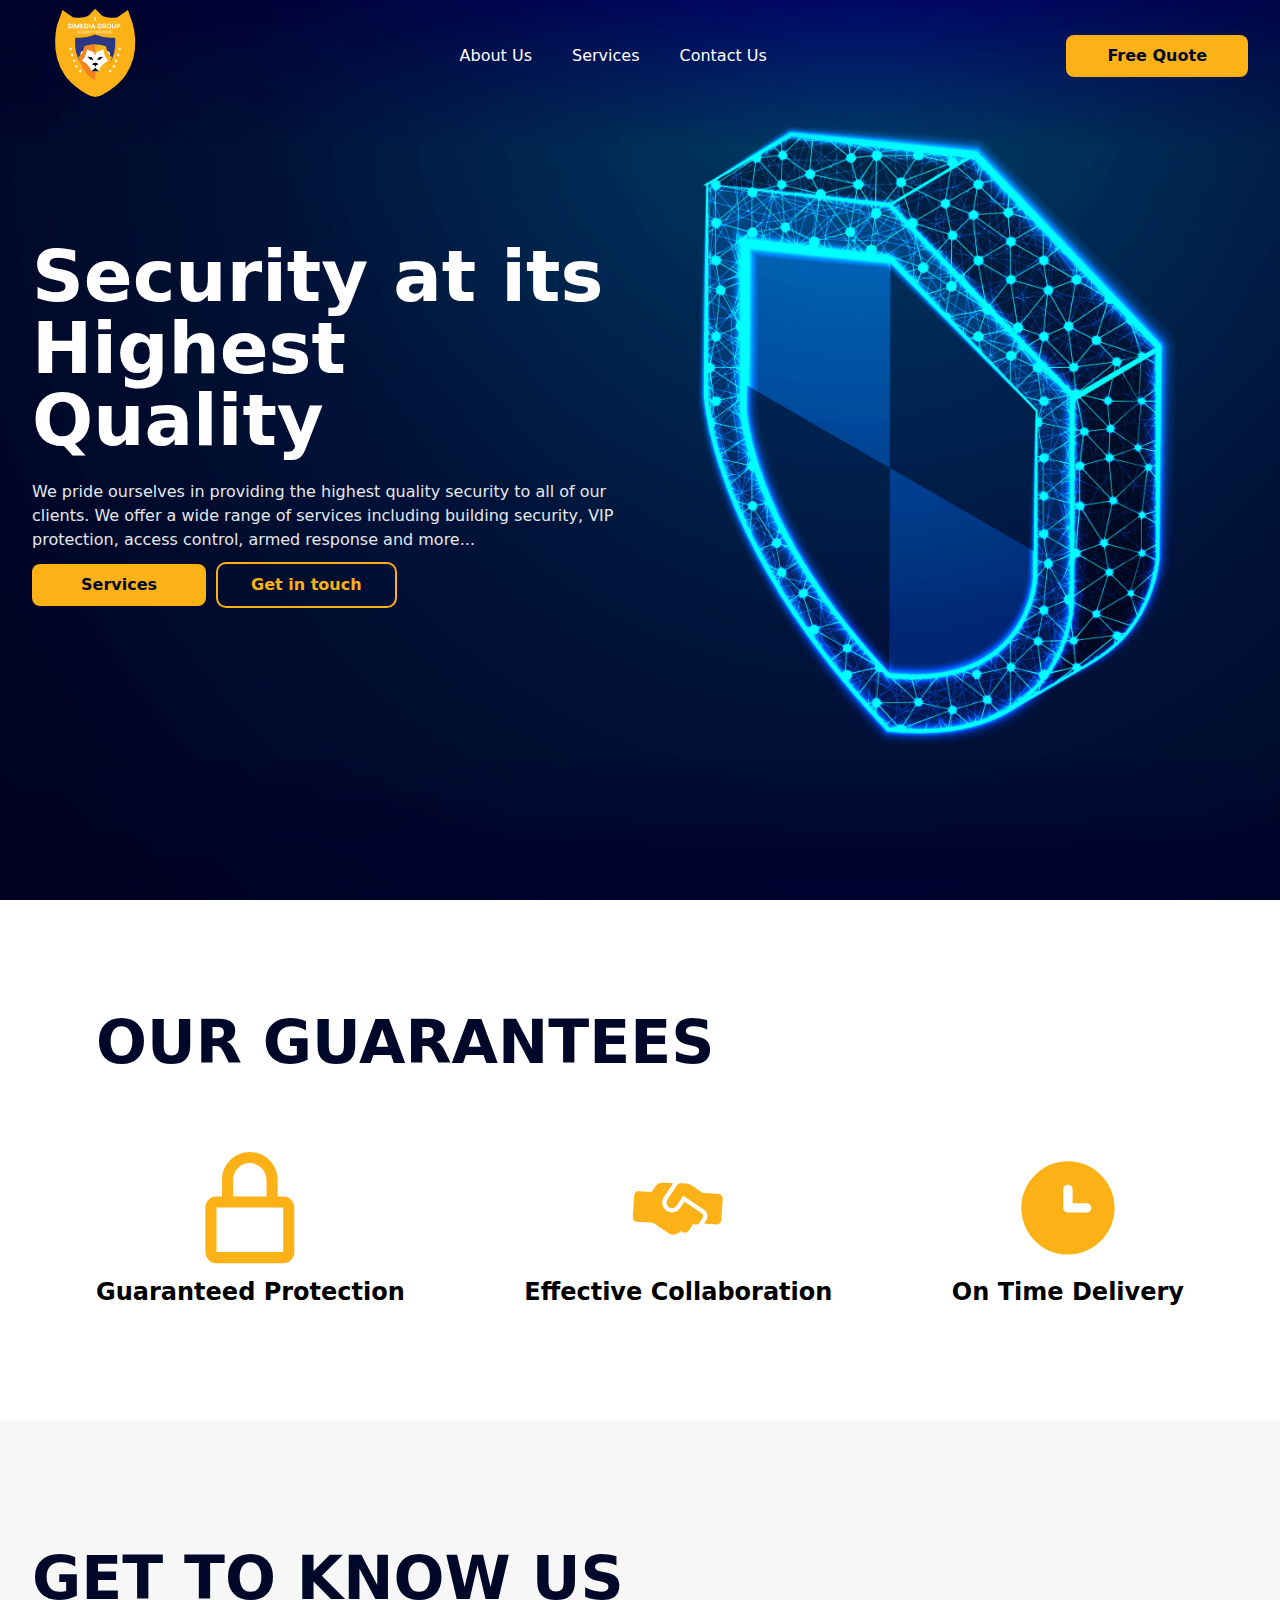
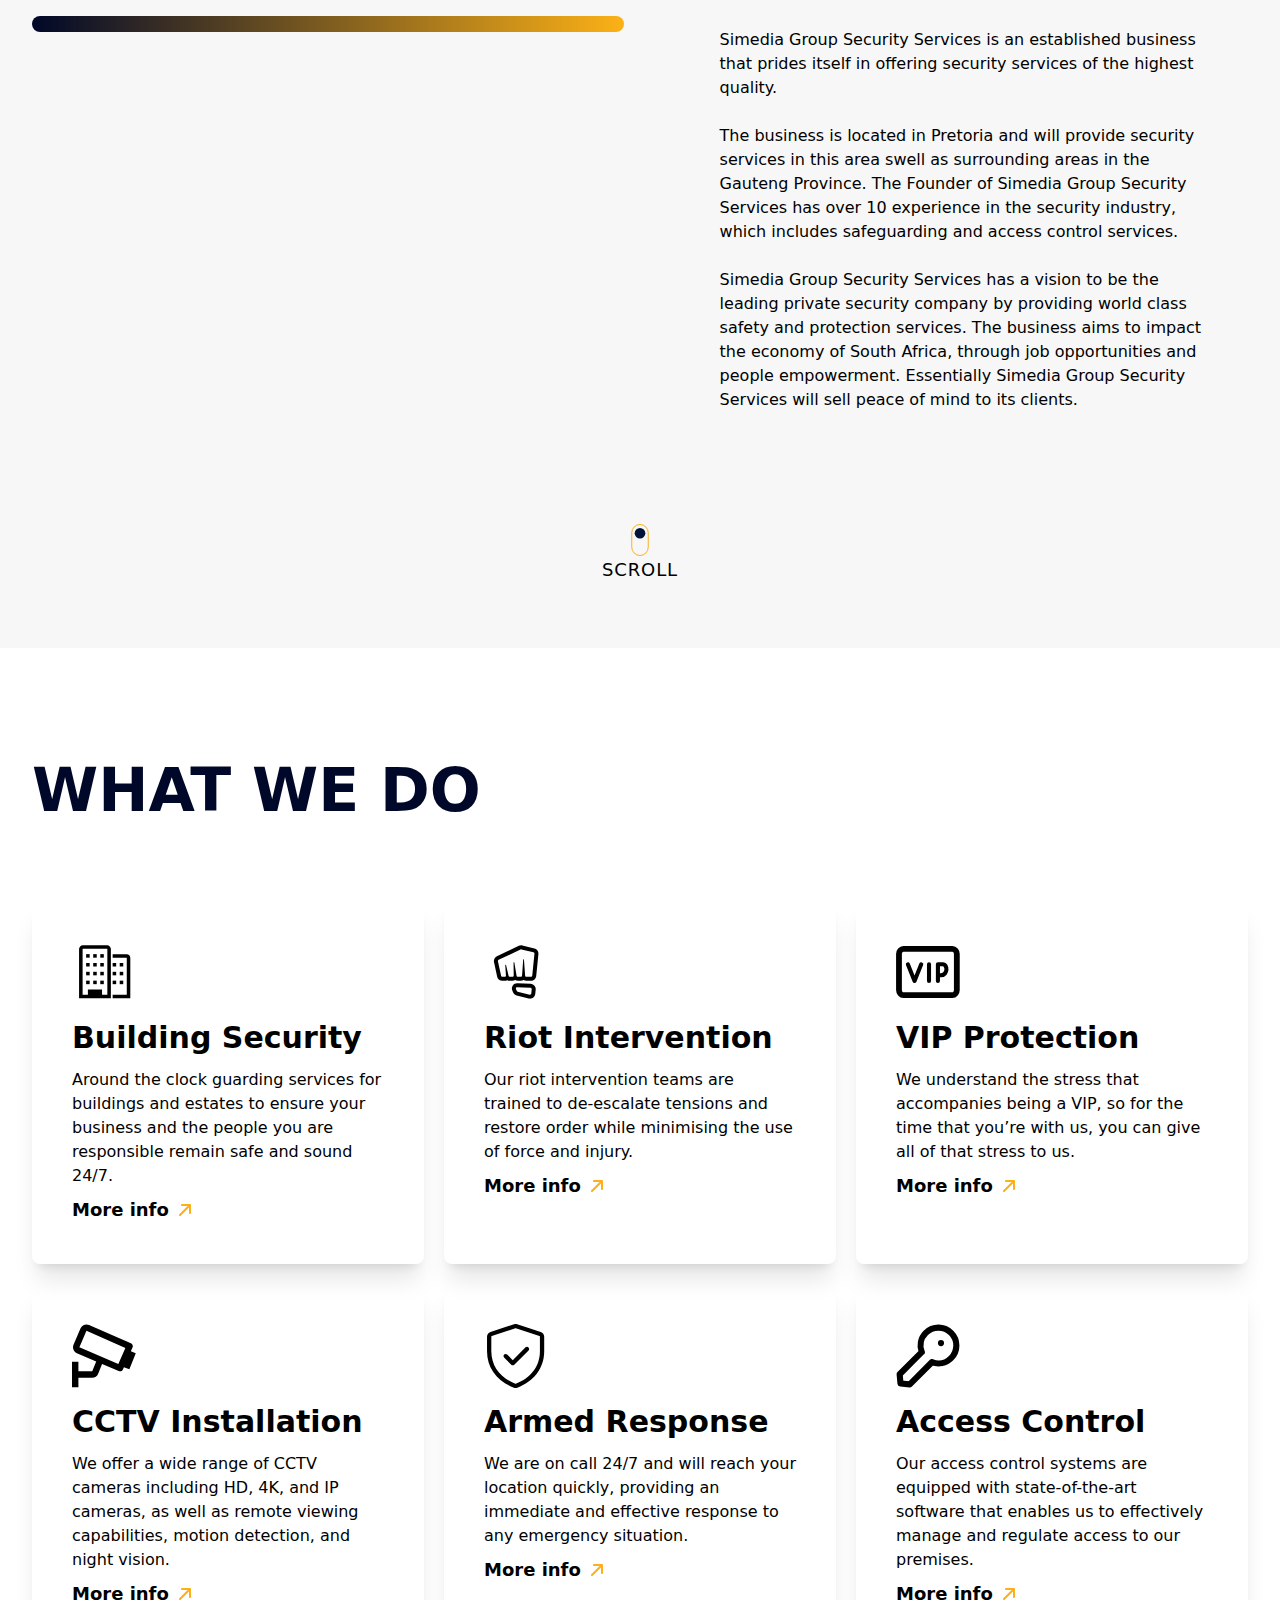
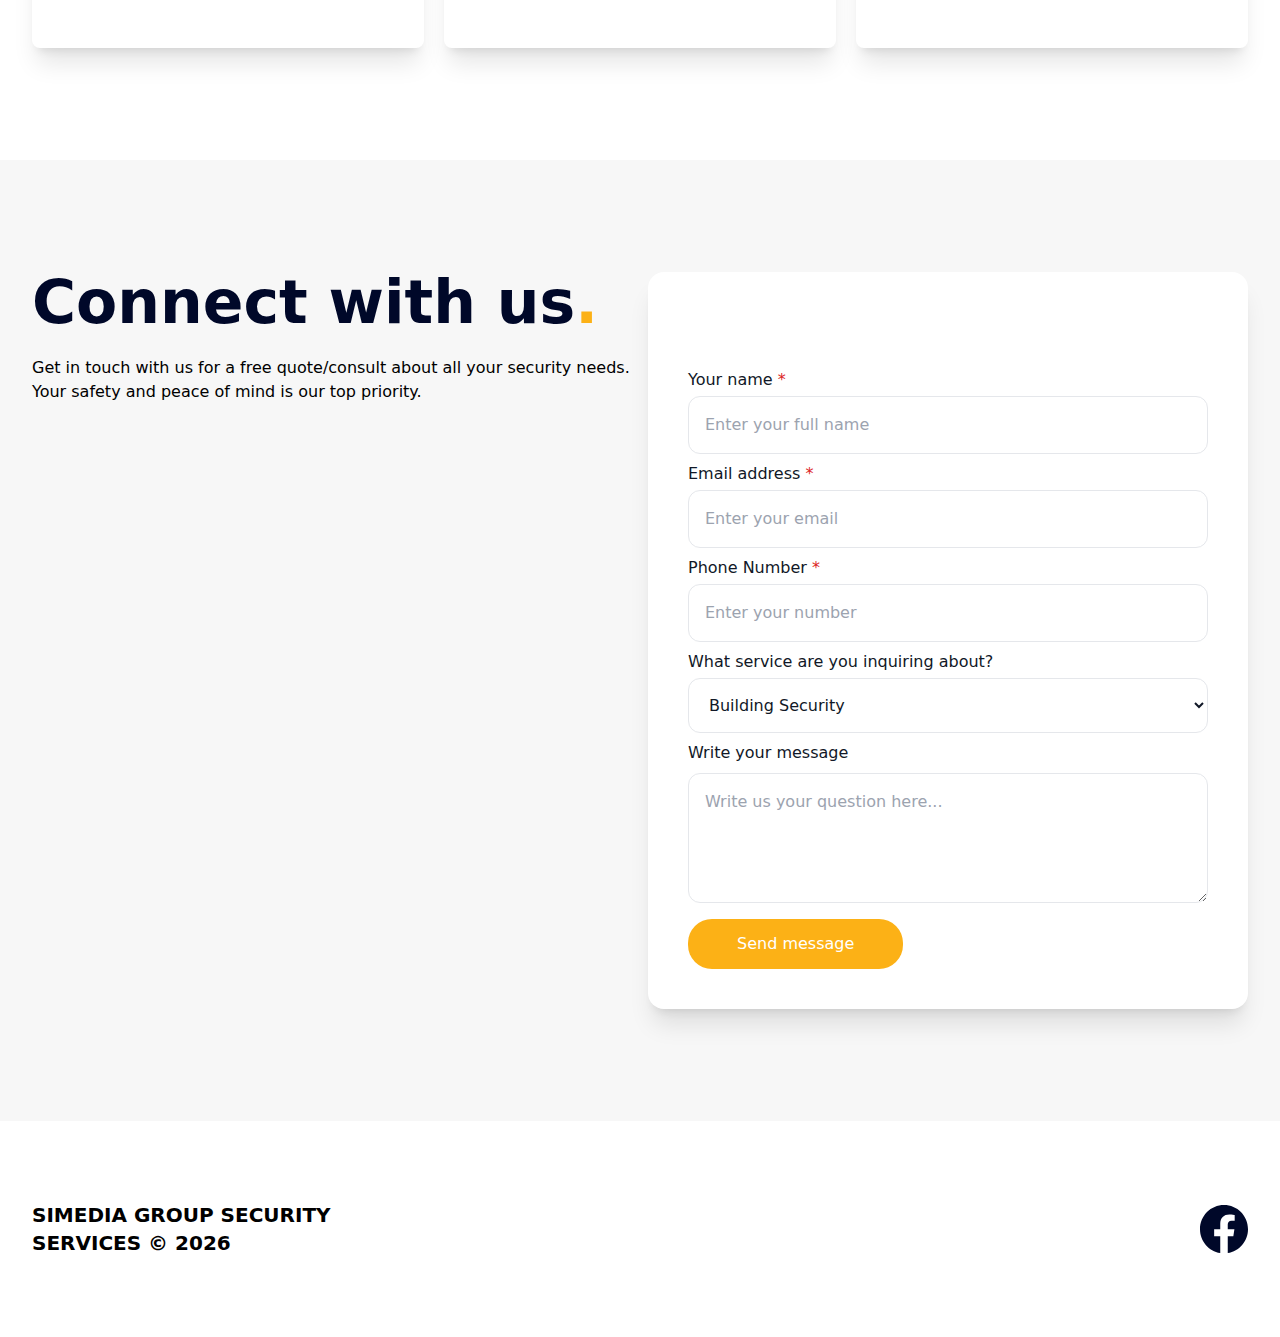
==== commit 0be9e116: "Change footer" ====
--- a/public/index.html
+++ b/public/index.html
@@ -168,7 +168,7 @@
             <h1
               class="text-white text-5xl md:text-6xl lg:text-6xl xl:text-7xl font-bold"
             >
-              Security services that give you peace of mind.
+              Security at its Highest Quality
             </h1>
             <p class="text-base text-gray-200 pt-6">
               We pride ourselves in providing the highest quality security to
@@ -261,8 +261,8 @@
           <p
             class="text-base md:pt-20 md:px-10 md:w-1/2 text-center md:text-left"
           >
-            Simedia Group Security Services is an established Business that
-            operates in the Security Industry.
+            Simedia Group Security Services is an established business that
+            prides itself in offering security services of the highest quality.
             <br /><br />
             The business is located in Pretoria and will provide security
             services in this area swell as surrounding areas in the Gauteng
@@ -280,7 +280,11 @@
         </div>
         <div class="flex flex-col items-center pt-10 md:pt-14 lg:pt-28">
           <a href="index.html#what-we-do"
-            ><img role="button" src="images/scroll-icon.svg" class="w-8 h-8"
+            ><img
+              role="button"
+              src="images/scroll-icon.svg"
+              alt="Scroll Icon"
+              class="w-8 h-8"
           /></a>
           <h6 class="uppercase font-medium tracking-wider text-lg">SCROLL</h6>
         </div>
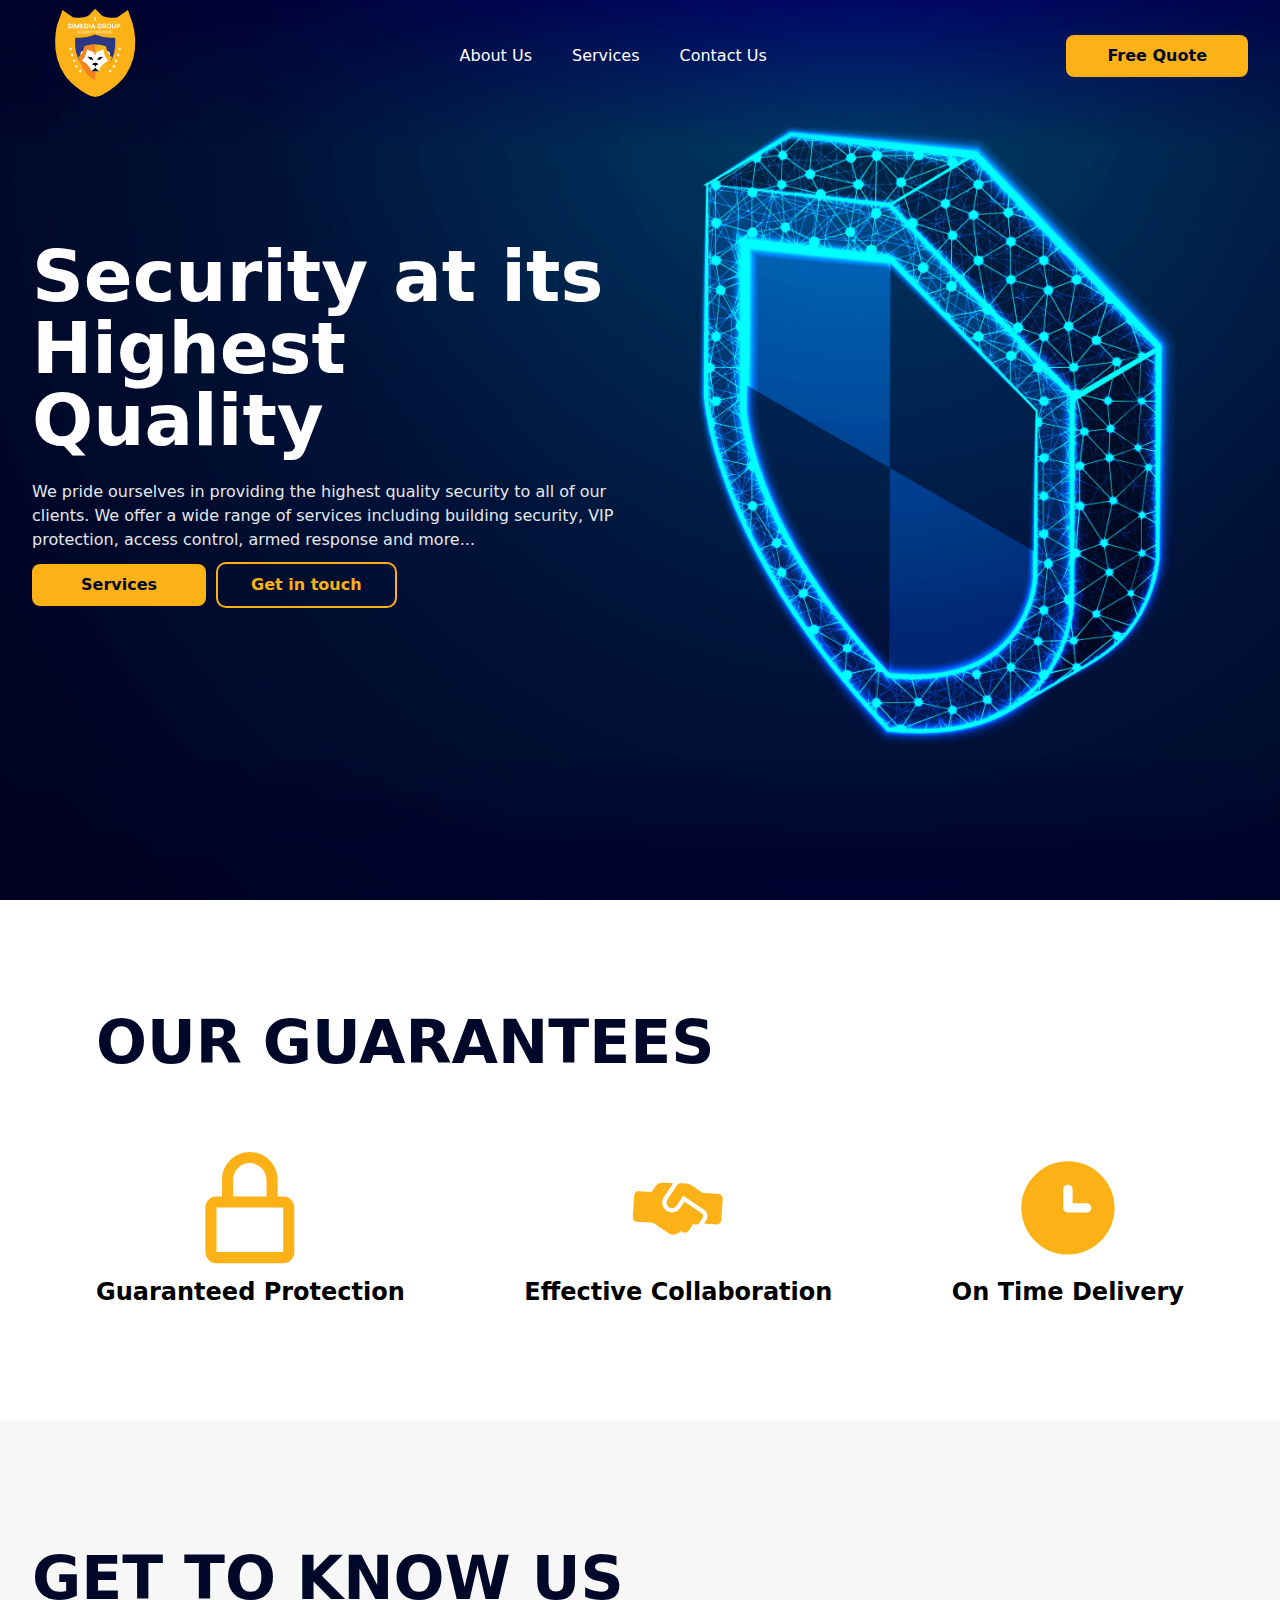
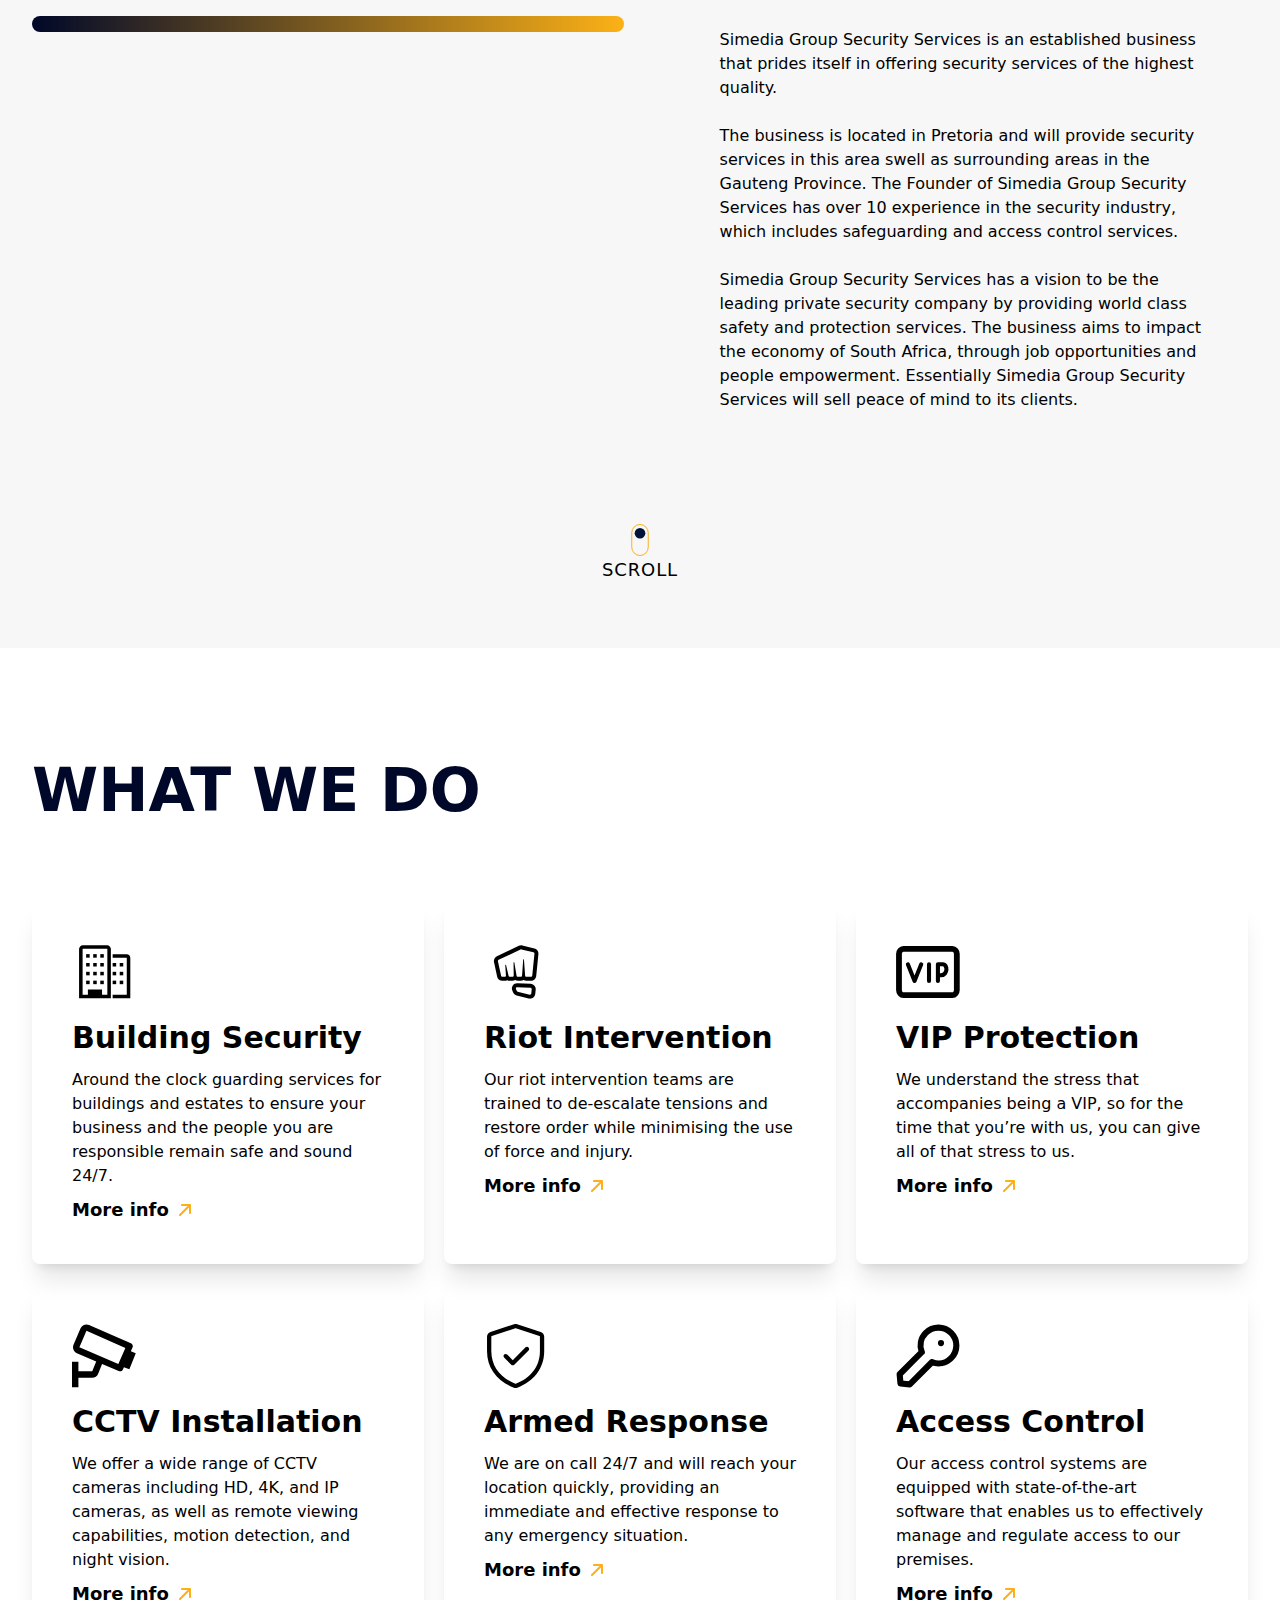
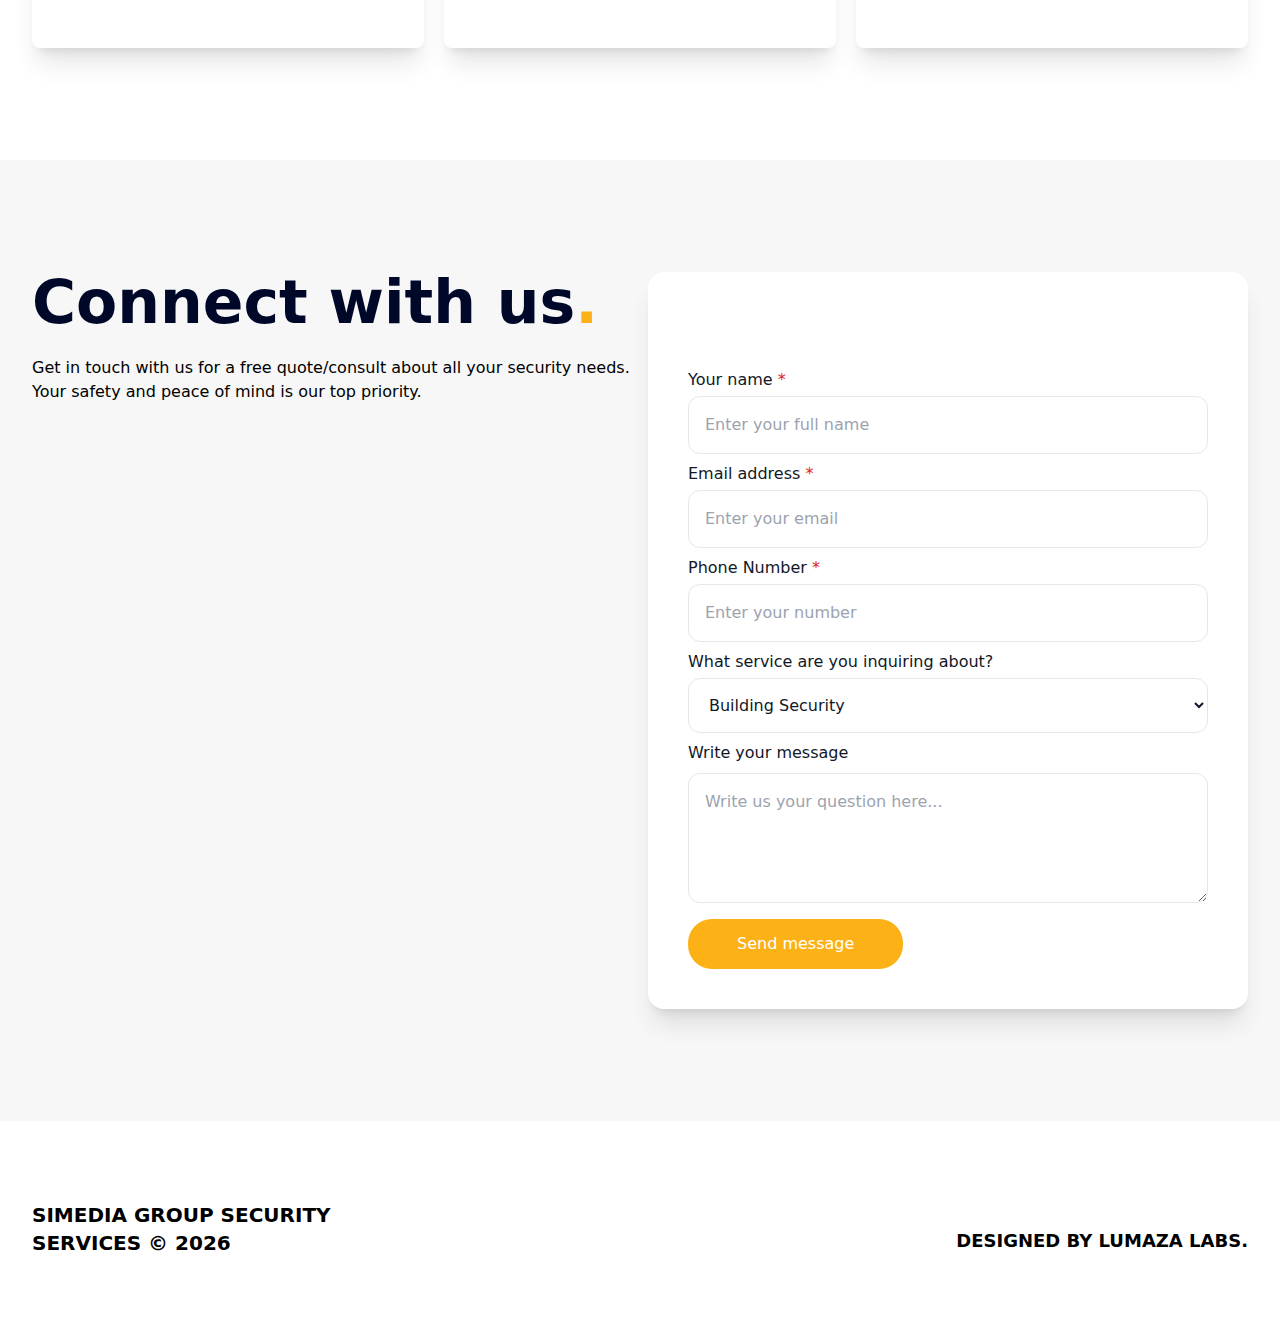
==== commit 78795df3: "Footer touch ups" ====
--- a/public/index.html
+++ b/public/index.html
@@ -626,24 +626,21 @@
 
     <footer class="py-12 md:py-20 bg-white">
       <div class="px-4 mx-auto sm:px-6 lg:px-8 max-w-7xl">
-        <div class="flex items-center justify-between">
-          <h4 class="uppercase font-semibold text-md lg:text-xl">
+        <div class="flex flex-col md:flex-row items-center justify-between">
+          <h4
+            class="uppercase text-center md:text-left font-semibold text-md lg:text-xl"
+          >
             simedia group security <br />
             services © <span id="year">2023</span>
           </h4>
-          <a href="#"
-            ><svg
-              width="40"
-              height="40"
-              viewBox="0 0 40 40"
-              fill="currentColor"
-              class="h-8 w-8 md:w-12 md:h-12 text-blue hover:text-yellow focus:text-yellow transition-all"
-              xmlns="http://www.w3.org/2000/svg"
-            >
-              <path
-                d="M40 20.1239C40 9.0067 31.0413 0 20 0C8.95125 0 0 9.0067 0 20.1239C0 30.1657 7.31125 38.492 16.875 40V25.9422H11.7963V20.1251H16.875V15.6891C16.875 10.6468 19.8563 7.86215 24.4263 7.86215C26.615 7.86215 28.9062 8.25457 28.9062 8.25457V13.2063H26.38C23.9 13.2063 23.125 14.7596 23.125 16.3507V20.1239H28.6713L27.78 25.9409H23.125V39.9987C32.6812 38.4907 40 30.1645 40 20.1226V20.1239Z"
-              /></svg
-          ></a>
+          <h3 class="uppercase pt-6 font-semibold text-base lg:text-lg">
+            Designed by
+            <a
+              class="hover:text-yellow transition-all"
+              href="https://lumazalabs.com"
+              >Lumaza Labs</a
+            >.
+          </h3>
         </div>
       </div>
     </footer>
